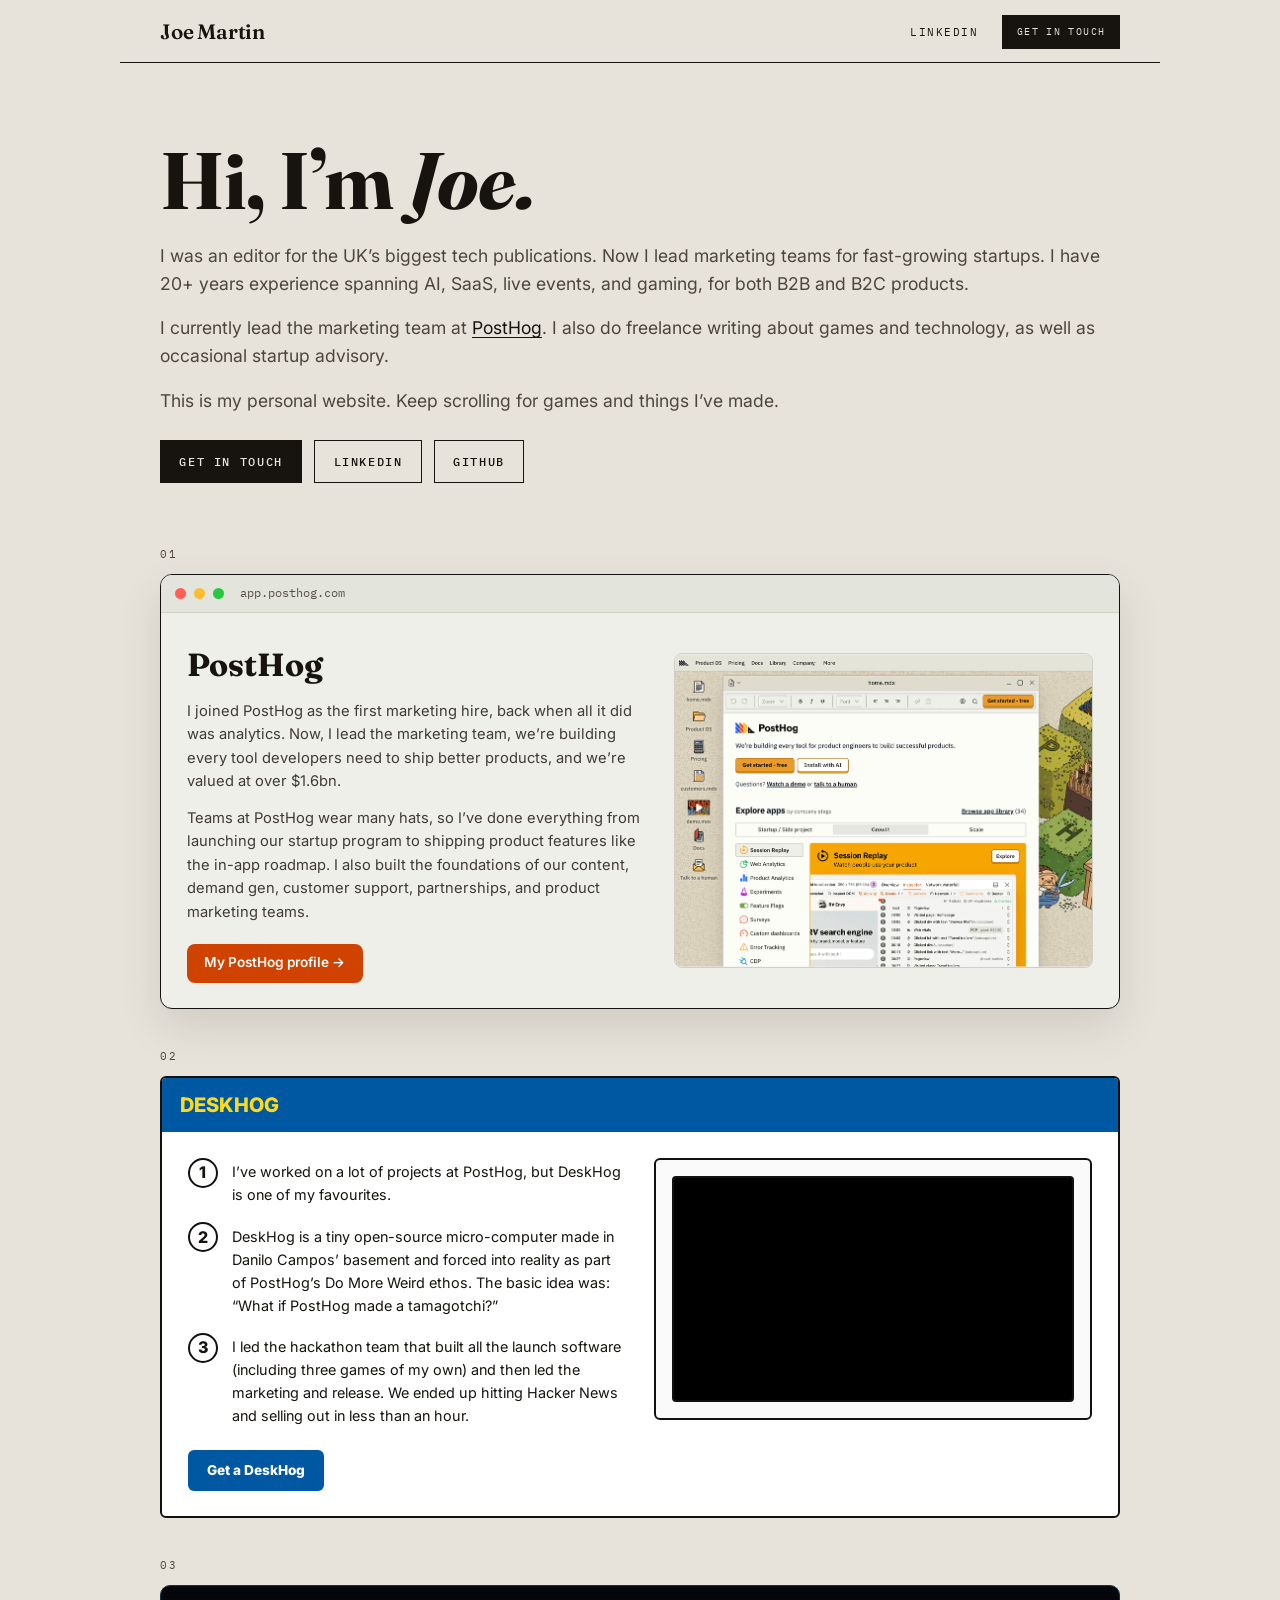
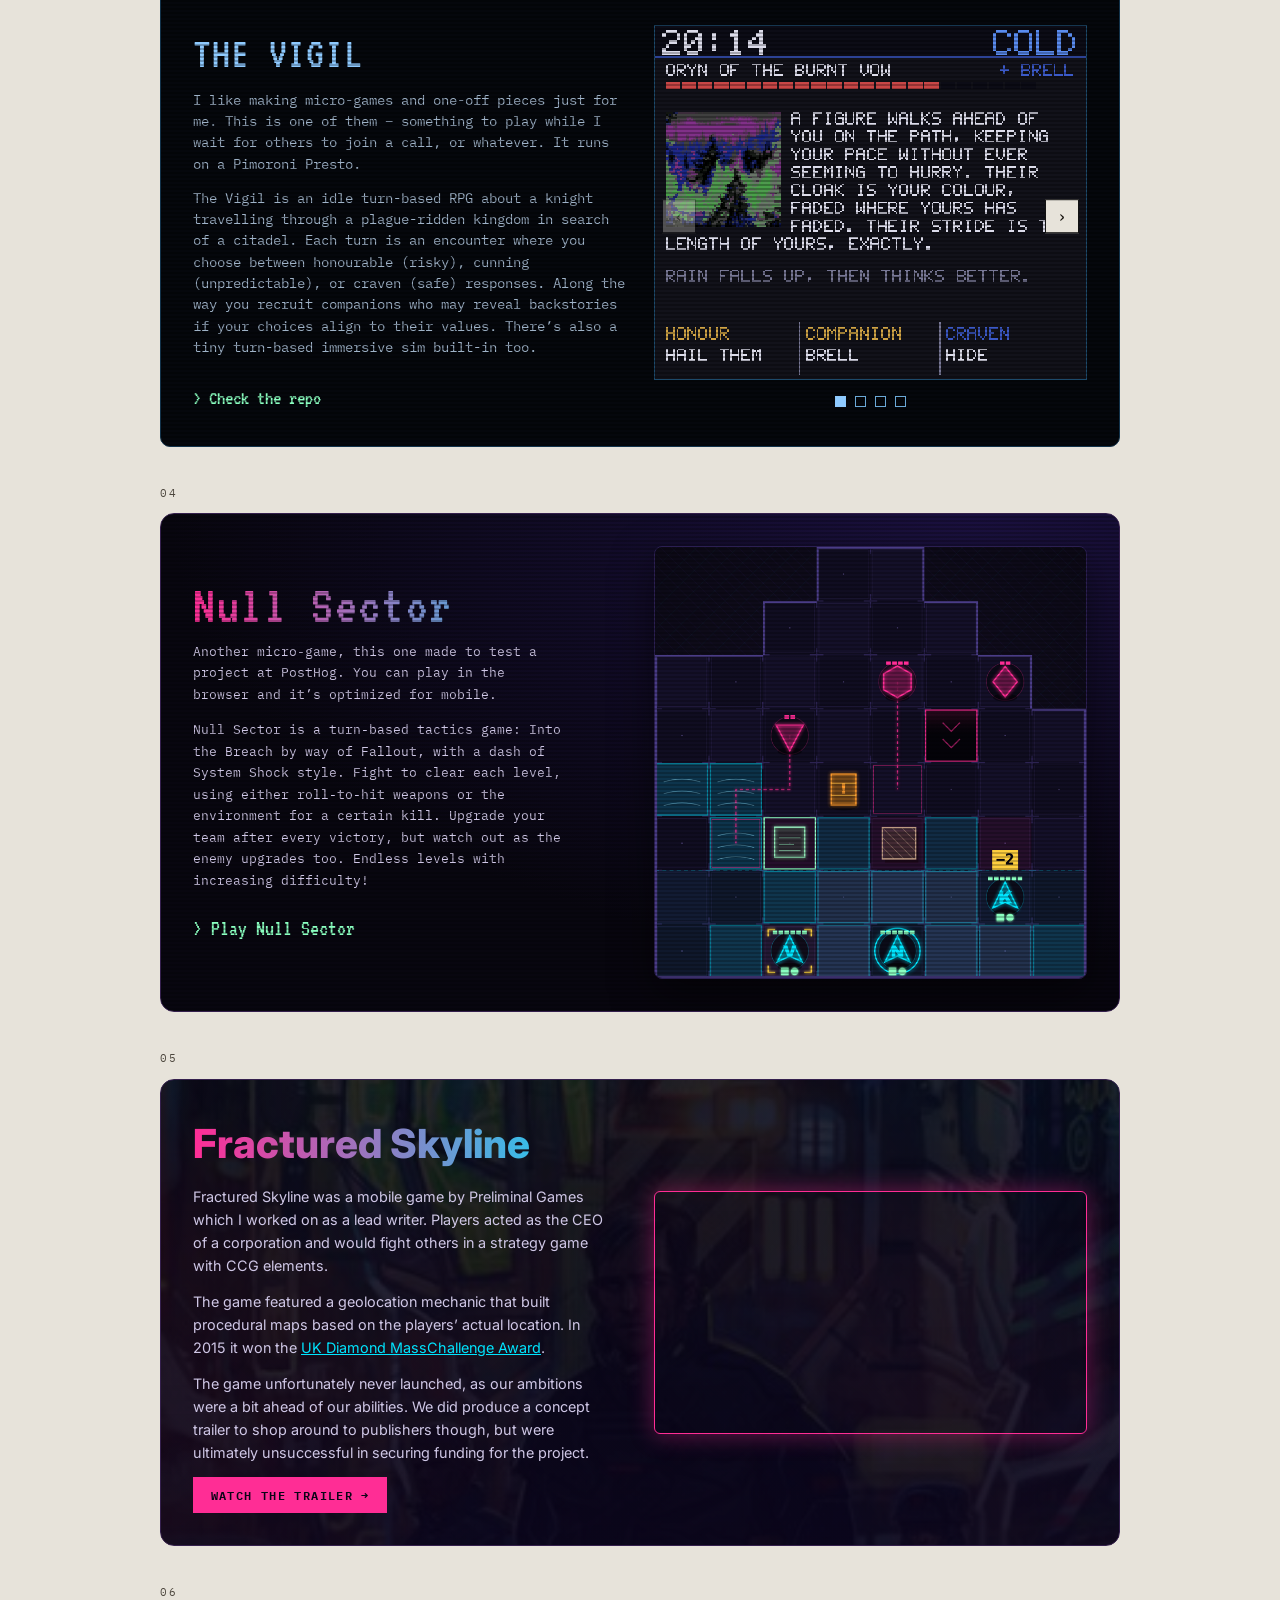
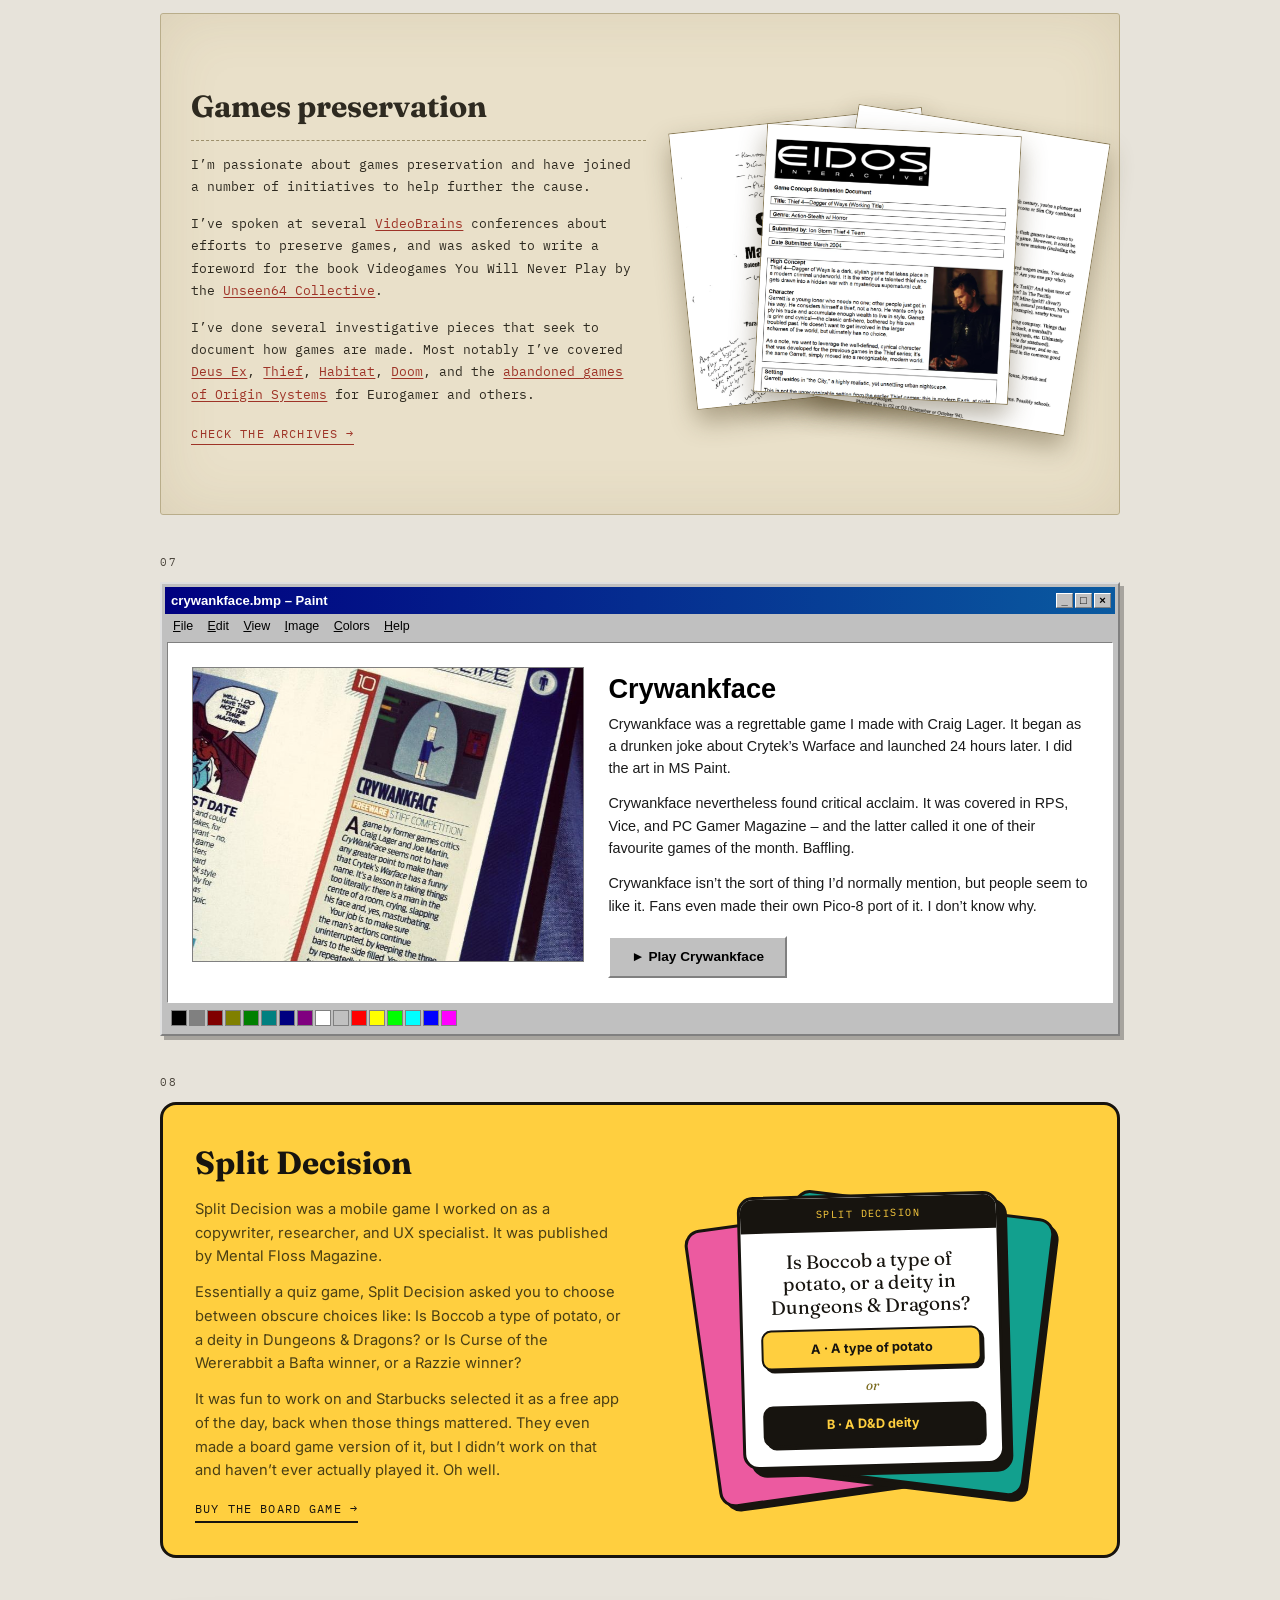
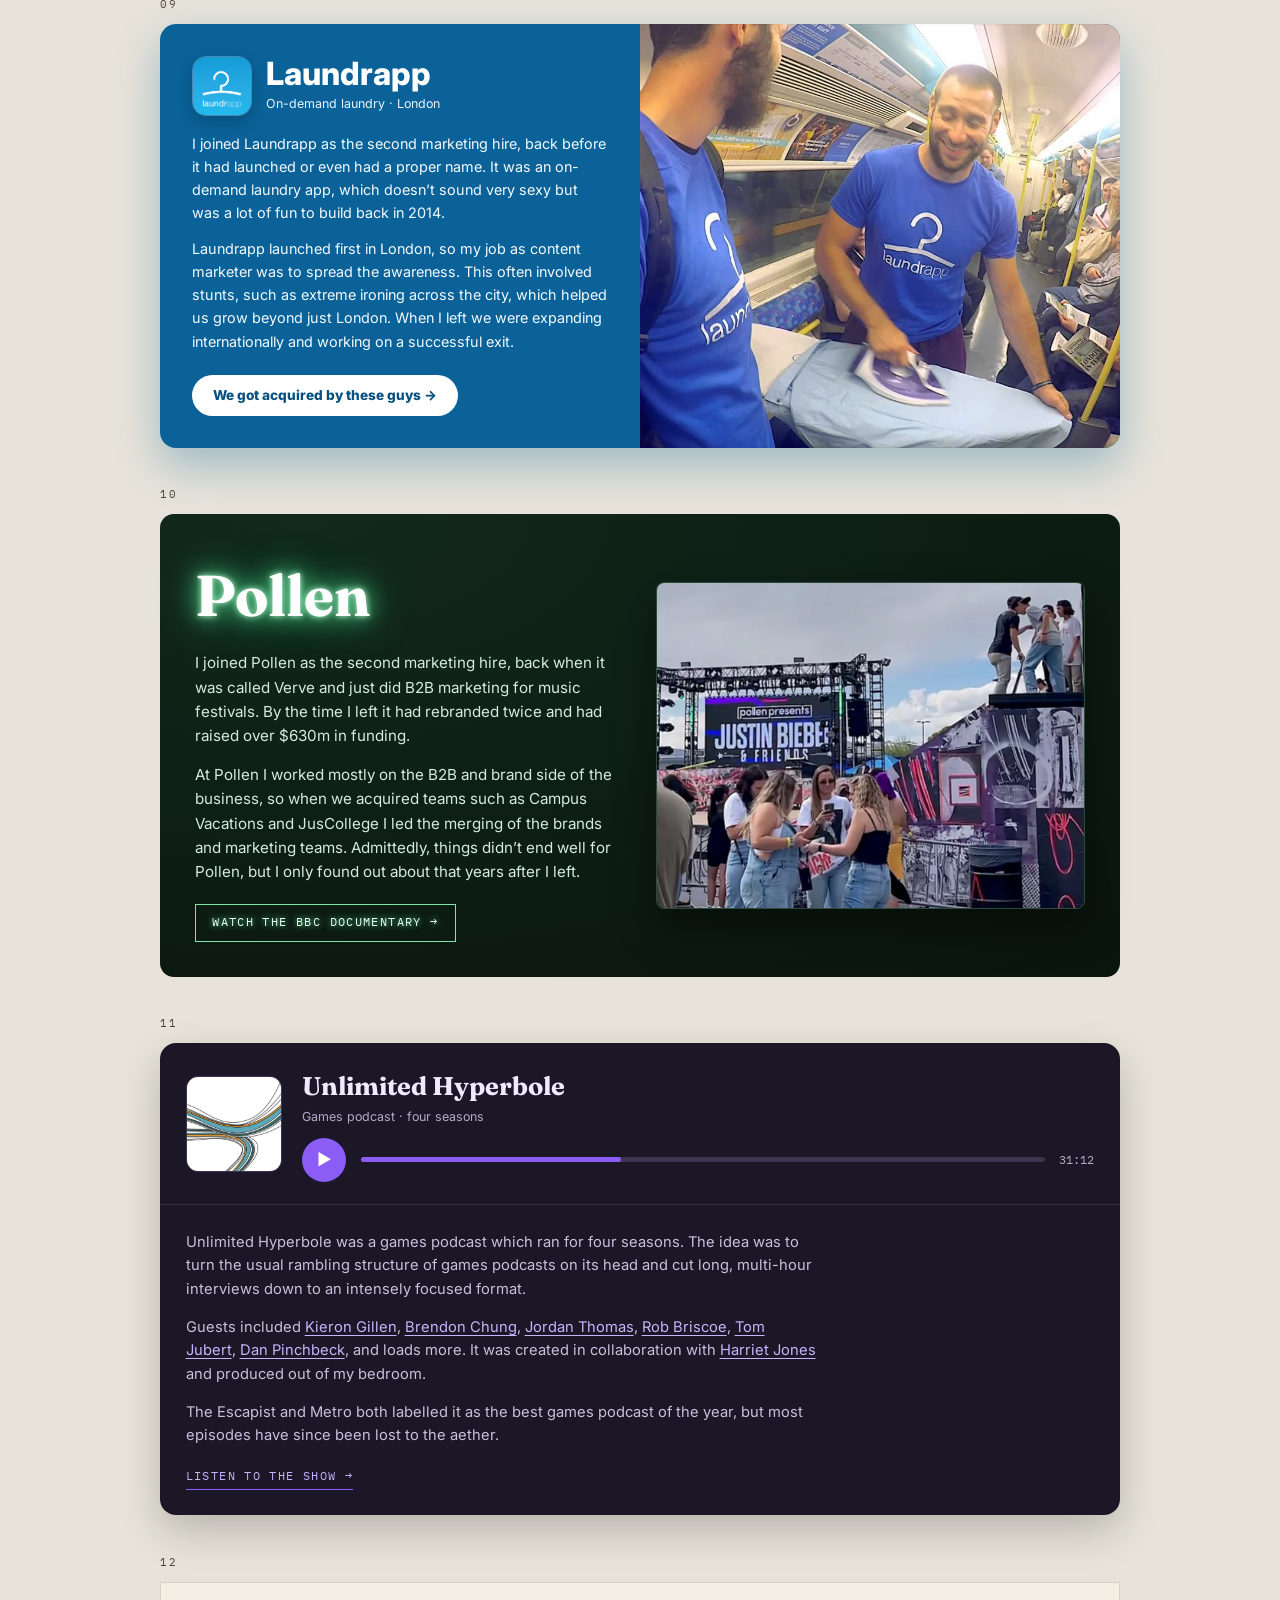
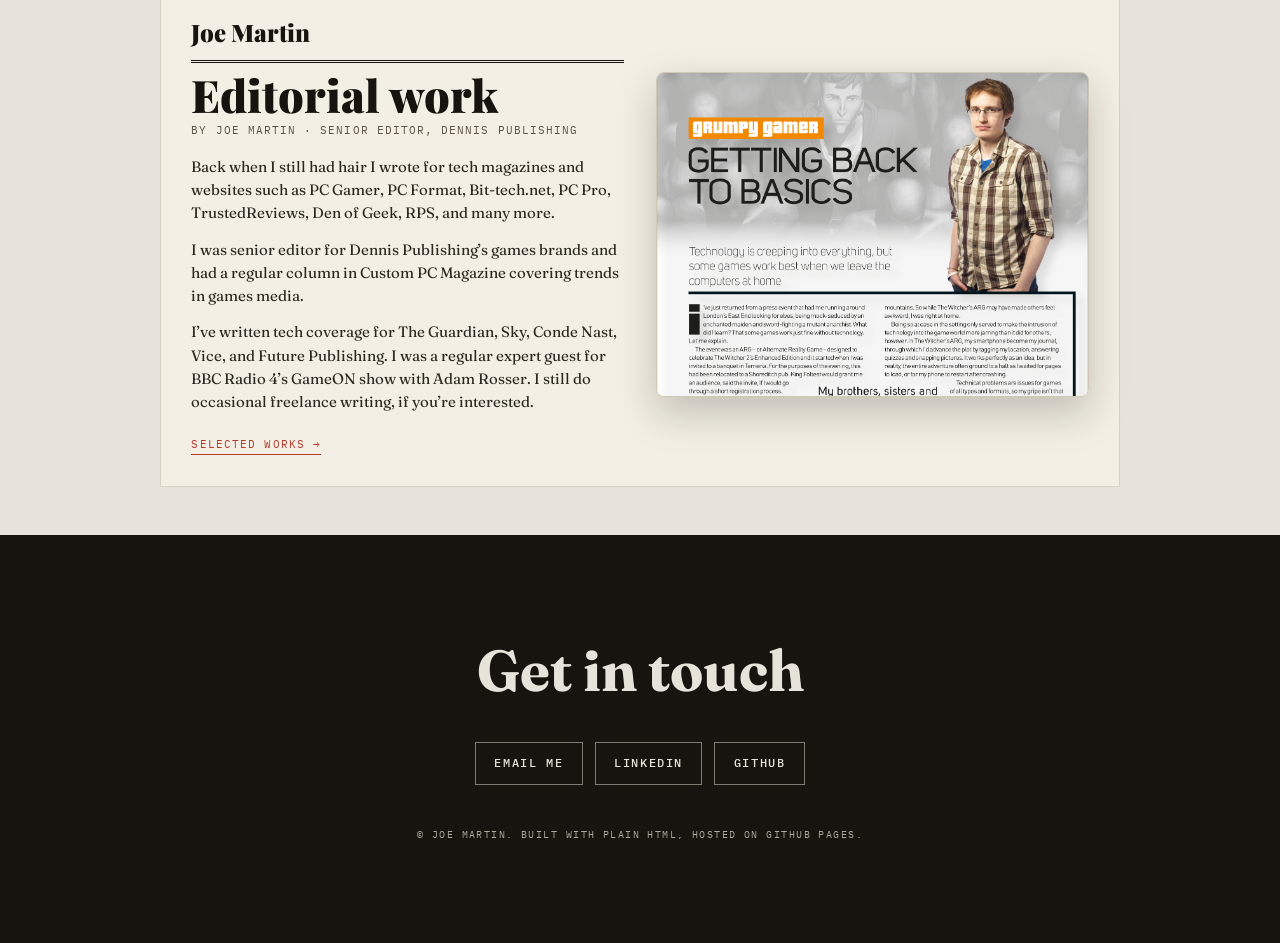
==== index.html @ bb88ca2c "Show the PostHog Desktop byline in the HUD, add null-sector UTM Generated-By: PostHog Code Task-Id: " ====
<!DOCTYPE html>
<html lang="en">
<head>
  <meta charset="utf-8">
  <meta name="viewport" content="width=device-width, initial-scale=1">
  <title>Joe Martin — Marketing for Startups</title>
  <meta name="description" content="I'm Marketing Lead at PostHog. Previously Pollen, Laundrapp, Dennis Publishing. Recovering journalist, occasional game-maker.">

  <!-- Open Graph / social preview -->
  <meta property="og:title" content="Joe Martin — Marketing for Startups">
  <meta property="og:description" content="Marketing Lead at PostHog. Recovering journalist, occasional game-maker.">
  <meta property="og:type" content="website">
  <meta property="og:url" content="https://joemartin.work/">
  <meta property="og:image" content="https://joemartin.work/images/hero.jpg">

  <link rel="icon" href="images/favicon.png">

  <!-- Fonts -->
  <link rel="preconnect" href="https://fonts.googleapis.com">
  <link rel="preconnect" href="https://fonts.gstatic.com" crossorigin>
  <link href="https://fonts.googleapis.com/css2?family=Fraunces:ital,opsz,wght@0,9..144,400;0,9..144,600;1,9..144,400&family=Inter:wght@400;500;600;700;800&family=IBM+Plex+Mono:wght@400;500;600&family=Playfair+Display:ital,wght@0,700;0,900;1,700&family=VT323&display=swap" rel="stylesheet">

  <link rel="stylesheet" href="style.css?v=20260729b">
</head>
<body>

  <!--
    ============================================================
    HOW TO EDIT THIS SITE
    ------------------------------------------------------------
    Each project is a <section class="sec"> whose inner card has its
    own "world" style (app window, IKEA manual, CRT, newsprint…).
    - Section styles live under clearly-labelled blocks in style.css.
    - Shared frame (topbar, hero, section labels, footer) is at the top.
    - Images are in the images folder; two sections embed YouTube.
    - The Vigil carousel is wired up by carousel.js.
    ============================================================
  -->

  <header class="topbar">
    <div class="topbar__row">
      <a class="wordmark" href="#top">Joe Martin</a>
      <nav class="topbar__nav">
        <a class="topbar__link" href="https://www.linkedin.com/in/joemartinwords/" target="_blank" rel="noopener">LinkedIn</a>
        <a class="tbtn" href="mailto:joemartinwords@gmail.com">Get in touch</a>
      </nav>
    </div>
  </header>

  <a id="top"></a>

  <!-- ===================== HERO ===================== -->
  <header class="hero">
    <h1 class="hero__title">Hi, I&rsquo;m <em>Joe.</em></h1>
    <div class="hero__body">
      <p>
        I was an editor for the UK&rsquo;s biggest tech publications. Now I lead
        marketing teams for fast-growing startups. I have 20+ years experience
        spanning AI, SaaS, live events, and gaming, for both B2B and B2C products.
      </p>
      <p>
        I currently lead the marketing team at
        <a href="https://posthog.com/" target="_blank" rel="noopener">PostHog</a>.
        I also do freelance writing about games
        and technology, as well as occasional startup advisory.
      </p>
      <p>
        This is my personal website. Keep scrolling for games and things I&rsquo;ve made.
      </p>
      <nav class="btns">
        <a class="btn btn--solid" href="mailto:joemartinwords@gmail.com">Get in touch</a>
        <a class="btn" href="https://www.linkedin.com/in/joemartinwords/" target="_blank" rel="noopener">LinkedIn</a>
        <a class="btn" href="https://github.com/joethreepwood" target="_blank" rel="noopener">GitHub</a>
      </nav>
    </div>
  </header>

  <main>

    <!-- ============ 01 PostHog — app window ============ -->
    <section class="sec" id="posthog">
      <div class="label"><span>01</span></div>
      <div class="ph">
        <div class="ph__bar"><i class="r"></i><i class="y"></i><i class="g"></i><span class="url" aria-hidden="true">app.posthog.com</span></div>
        <div class="ph__body">
          <div class="ph__text">
            <h2>PostHog</h2>
            <p>
              I joined PostHog as the first marketing hire, back when all it did was
              analytics. Now, I lead the marketing team, we&rsquo;re building every
              tool developers need to ship better products, and we&rsquo;re valued at
              over $1.6bn.
            </p>
            <p>
              Teams at PostHog wear many hats, so I&rsquo;ve done everything from
              launching our startup program to shipping product features like the
              in-app roadmap. I also built the foundations of our content, demand gen,
              customer support, partnerships, and product marketing teams.
            </p>
            <a class="ph__go" href="https://posthog.com/community/profiles/29070" target="_blank" rel="noopener">My PostHog profile →</a>
          </div>
          <div class="ph__shot"><img src="images/posthog.png" alt="PostHog" loading="lazy"></div>
        </div>
      </div>
    </section>

    <!-- ============ 02 DeskHog — IKEA manual ============ -->
    <section class="sec" id="deskhog">
      <div class="label"><span>02</span></div>
      <div class="ik">
        <div class="ik__top"><h2 class="lg">DESKHOG</h2></div>
        <div class="ik__body">
          <div class="ik__steps">
            <div class="step"><span class="n">1</span><p>I&rsquo;ve worked on a lot of projects at PostHog, but DeskHog is one of my favourites.</p></div>
            <div class="step"><span class="n">2</span><p>DeskHog is a tiny open-source micro-computer made in Danilo Campos&rsquo; basement and forced into reality as part of PostHog&rsquo;s Do More Weird ethos. The basic idea was: &ldquo;What if PostHog made a tamagotchi?&rdquo;</p></div>
            <div class="step"><span class="n">3</span><p>I led the hackathon team that built all the launch software (including three games of my own) and then led the marketing and release. We ended up hitting Hacker News and selling out in less than an hour.</p></div>
            <a class="ik__btn" href="https://posthog.com/deskhog" target="_blank" rel="noopener">Get a DeskHog</a>
          </div>
          <div class="ik__diagram">
            <div class="ik__screen video"><iframe src="https://www.youtube-nocookie.com/embed/8hMfu3kXR20" title="DeskHog" loading="lazy" allow="accelerometer; autoplay; clipboard-write; encrypted-media; gyroscope; picture-in-picture; web-share" referrerpolicy="strict-origin-when-cross-origin" allowfullscreen></iframe></div>
          </div>
        </div>
      </div>
    </section>

    <!-- ============ 03 The Vigil — CRT game panel (with carousel) ============ -->
    <section class="sec" id="vigil">
      <div class="label"><span>03</span></div>
      <div class="crt">
        <div class="crt__txt">
          <h2>THE VIGIL</h2>
          <p>
            I like making micro-games and one-off pieces just for me. This is one of
            them &ndash; something to play while I wait for others to join a call, or
            whatever. It runs on a Pimoroni Presto.
          </p>
          <p>
            The Vigil is an idle turn-based RPG about a knight travelling through a
            plague-ridden kingdom in search of a citadel. Each turn is an encounter
            where you choose between honourable (risky), cunning (unpredictable), or
            craven (safe) responses. Along the way you recruit companions who may
            reveal backstories if your choices align to their values. There&rsquo;s
            also a tiny turn-based immersive sim built-in too.
          </p>
          <a class="crt__go" href="https://github.com/joethreepwood/joe-vigil-game" target="_blank" rel="noopener"><span aria-hidden="true">&gt; </span>Check the repo</a>
        </div>
        <div class="crt__view">
          <div class="carousel" data-carousel tabindex="0" aria-roledescription="carousel" aria-label="The Vigil screenshots">
            <div class="carousel__track" data-track>
              <figure class="carousel__slide"><img src="images/vigil-stranger.png" alt="The Vigil — an encounter: a cloaked figure on the path"></figure>
              <figure class="carousel__slide"><img src="images/vigil-camp.png" alt="The Vigil — the camp: speaking with Brell the hedge-witch"></figure>
              <figure class="carousel__slide"><img src="images/vigil-door.png" alt="The Vigil — an encounter: a woman nailing her own door shut"></figure>
              <figure class="carousel__slide"><img src="images/vigil-map.png" alt="The Vigil — approaching the castle across a grid of tiles"></figure>
            </div>
            <button class="carousel__btn carousel__btn--prev" type="button" data-prev aria-label="Previous screenshot">&lsaquo;</button>
            <button class="carousel__btn carousel__btn--next" type="button" data-next aria-label="Next screenshot">&rsaquo;</button>
            <div class="carousel__dots" data-dots></div>
          </div>
        </div>
      </div>
    </section>

    <!-- ============ 04 Null Sector — playable in the browser ============ -->
    <section class="sec" id="null-sector">
      <div class="label"><span>04</span></div>
      <div class="tac">
        <div class="tac__text">
          <h2>Null Sector</h2>
          <p>
            Another micro-game, this one made to test a project at PostHog.
            You can play in the browser and it&rsquo;s optimized for mobile.
          </p>
          <p>
            Null Sector is a turn-based tactics game: Into the Breach by way
            of Fallout, with a dash of System Shock style. Fight to clear
            each level, using either roll-to-hit weapons or the environment
            for a certain kill. Upgrade your team after every victory, but
            watch out as the enemy upgrades too. Endless levels with
            increasing difficulty!
          </p>
          <a class="tac__go" href="null-sector.html"><span aria-hidden="true">&gt; </span>Play Null Sector</a>
        </div>
        <div class="tac__view">
          <img src="images/null-sector.png?v=20260729b" alt="Null Sector — a squad of neon operatives facing hostiles across an irregular grid of hazards" loading="lazy">
        </div>
      </div>
    </section>

    <!-- ============ 05 Fractured Skyline — cyberpunk ============ -->
    <section class="sec" id="fractured-skyline">
      <div class="label"><span>05</span></div>
      <div class="cy">
        <div class="cy__text">
          <h2>Fractured Skyline</h2>
          <p>
            Fractured Skyline was a mobile game by Preliminal Games which I worked on
            as a lead writer. Players acted as the CEO of a corporation and would
            fight others in a strategy game with CCG elements.
          </p>
          <p>
            The game featured a geolocation mechanic that built procedural maps based
            on the players&rsquo; actual location. In 2015 it won the
            <a href="https://masschallenge.org/startup/preliminal-games" target="_blank" rel="noopener">UK Diamond MassChallenge Award</a>.
          </p>
          <p>
            The game unfortunately never launched, as our ambitions were a bit ahead
            of our abilities. We did produce a concept trailer to shop around to
            publishers though, but were ultimately unsuccessful in securing funding
            for the project.
          </p>
          <a class="cy__go" href="https://www.youtube.com/watch?v=hjC2buMLlDI" target="_blank" rel="noopener">Watch the trailer →</a>
        </div>
        <div class="cy__frame video"><iframe src="https://www.youtube-nocookie.com/embed/hjC2buMLlDI" title="Fractured Skyline trailer" loading="lazy" allow="accelerometer; autoplay; clipboard-write; encrypted-media; gyroscope; picture-in-picture; web-share" referrerpolicy="strict-origin-when-cross-origin" allowfullscreen></iframe></div>
      </div>
    </section>

    <!-- ============ 06 Games preservation — archive case file ============ -->
    <section class="sec" id="preservation">
      <div class="label"><span>06</span></div>
      <div class="arc">
        <div class="arc__text">
        <h2>Games preservation</h2>
        <p>
          I&rsquo;m passionate about games preservation and have joined a
          number of initiatives to help further the cause.
        </p>
        <p>
          I&rsquo;ve spoken at several
          <a href="https://www.youtube.com/@VideoBrainsTalks" target="_blank" rel="noopener">VideoBrains</a>
          conferences about efforts to preserve games, and was asked to write a
          foreword for the book Videogames You Will Never Play by the
          <a href="https://www.unseen64.net/" target="_blank" rel="noopener">Unseen64 Collective</a>.
        </p>
        <p>
          I&rsquo;ve done several investigative pieces that seek to
          document how games are made. Most notably I&rsquo;ve covered
          <a href="https://www.eurogamer.net/the-deleted-scenes-of-deus-ex" target="_blank" rel="noopener">Deus Ex</a>,
          <a href="https://www.eurogamer.net/the-modern-day-thief-reboot-that-never-was" target="_blank" rel="noopener">Thief</a>,
          <a href="https://www.eurogamer.net/retrospective-habitat" target="_blank" rel="noopener">Habitat</a>,
          <a href="https://www.eurogamer.net/the-deleted-scenes-of-doom" target="_blank" rel="noopener">Doom</a>,
          and the
          <a href="https://www.eurogamer.net/origin-systems-unmade-games-and-rejected-ideas" target="_blank" rel="noopener">abandoned games of Origin Systems</a>
          for Eurogamer and others.
        </p>
        <a class="arc__go" href="https://www.eurogamer.net/authors/joe-martin" target="_blank" rel="noopener">Check the archives →</a>
        </div>
        <div class="arc__pile">
          <img class="ex ex1" src="images/preservation-shooter.png" alt="Pitch document: Shooter — Majestic Revelations, the early design that became Deus Ex" loading="lazy">
          <img class="ex ex2" src="images/preservation-thief.png" alt="Eidos game concept submission document for Thief 4: Dagger of Ways" loading="lazy">
          <img class="ex ex3" src="images/preservation-frontier.png" alt="Origin Systems pitch document for Frontier, an unmade old-west simulation" loading="lazy">
        </div>
      </div>
    </section>

    <!-- ============ 07 Crywankface — itch.io page ============ -->
    <section class="sec" id="crywankface">
      <div class="label"><span>07</span></div>
      <div class="paint">
        <div class="paint__title"><span class="paint__name">crywankface.bmp &ndash; Paint</span><span class="paint__winbtns" aria-hidden="true"><b>_</b><b>&#9633;</b><b>&times;</b></span></div>
        <div class="paint__menu" aria-hidden="true"><span>File</span><span>Edit</span><span>View</span><span>Image</span><span>Colors</span><span>Help</span></div>
        <div class="paint__canvas">
          <div class="paint__art"><img src="images/crywankface.jpg" alt="Crywankface in PC Gamer magazine" loading="lazy"></div>
          <div class="paint__text">
            <h2>Crywankface</h2>
            <p>
              Crywankface was a regrettable game I made with Craig Lager. It began as a
              drunken joke about Crytek&rsquo;s Warface and launched 24 hours later.
              I did the art in MS Paint.
            </p>
            <p>
              Crywankface nevertheless found
              critical acclaim. It was covered in RPS, Vice, and PC Gamer Magazine
              &ndash; and the latter called it one of their favourite
              games of the month. Baffling.
            </p>
            <p>
              Crywankface isn&rsquo;t the sort of thing I&rsquo;d normally mention, but
              people seem to like it. Fans even made their own Pico-8
              port of it.  I don&rsquo;t know why.
            </p>
            <a class="paint__play" href="https://rogue-ai.itch.io/crywankface" target="_blank" rel="noopener"><span aria-hidden="true">&#9658; </span>Play Crywankface</a>
          </div>
        </div>
        <div class="paint__palette" aria-hidden="true">
          <i style="background:#000"></i><i style="background:#808080"></i><i style="background:#800000"></i><i style="background:#808000"></i><i style="background:#008000"></i><i style="background:#008080"></i><i style="background:#000080"></i><i style="background:#800080"></i>
          <i style="background:#fff"></i><i style="background:#c0c0c0"></i><i style="background:#ff0000"></i><i style="background:#ffff00"></i><i style="background:#00ff00"></i><i style="background:#00ffff"></i><i style="background:#0000ff"></i><i style="background:#ff00ff"></i>
        </div>
      </div>
    </section>

    <!-- ============ 08 Split Decision — quiz ============ -->
    <section class="sec" id="split-decision">
      <div class="label"><span>08</span></div>
      <div class="quiz">
        <div class="quiz__text">
          <h2>Split Decision</h2>
          <p>
            Split Decision was a mobile game I worked on as a copywriter, researcher,
            and UX specialist. It was published by Mental Floss Magazine.
          </p>
          <p>
            Essentially a quiz game, Split Decision asked you to choose between
            obscure choices like: Is Boccob a type of potato, or a deity in Dungeons
            &amp; Dragons? or Is Curse of the Wererabbit a Bafta winner, or a Razzie
            winner?
          </p>
          <p>
            It was fun to work on and Starbucks selected it as a free app of the day,
            back when those things mattered. They even made a board game version of
            it, but I didn&rsquo;t work on that and haven&rsquo;t ever actually played
            it. Oh well.
          </p>
          <a class="quiz__go" href="https://boardgamegeek.com/boardgame/81486/split-decision" target="_blank" rel="noopener">Buy the board game →</a>
        </div>
        <div class="quiz__cards">
          <div class="tcard tcard--b2" aria-hidden="true"></div>
          <div class="tcard tcard--b3" aria-hidden="true"></div>
          <div class="tcard tcard--front">
            <div class="tcard__head">Split Decision</div>
            <div class="tcard__q">Is Boccob a type of potato, or a deity in Dungeons &amp; Dragons?</div>
            <div class="tcard__opts">
              <span class="opt a">A · A type of potato</span>
              <span class="vs">or</span>
              <span class="opt b">B · A D&amp;D deity</span>
            </div>
          </div>
        </div>
      </div>
    </section>

    <!-- ============ 09 Laundrapp — app store card ============ -->
    <section class="sec" id="laundrapp">
      <div class="label"><span>09</span></div>
      <div class="la">
        <div class="la__l">
          <div class="la__head">
            <div class="la__icon"><img src="images/laundrapp-logo.png" alt="Laundrapp logo"></div>
            <div><h2>Laundrapp</h2><span class="la__sub">On-demand laundry · London</span></div>
          </div>
          <p>
            I joined Laundrapp as the second marketing hire, back before it had
            launched or even had a proper name. It was an on-demand laundry app,
            which doesn&rsquo;t sound very sexy but was a lot of fun to build back in
            2014.
          </p>
          <p>
            Laundrapp launched first in London, so my job as content marketer was to
            spread the awareness. This often involved stunts, such as extreme ironing
            across the city, which helped us grow beyond just London. When I left we
            were expanding internationally and working on a successful exit.
          </p>
          <a class="la__get" href="https://www.laundryheap.com/en-gb/laundrapp" target="_blank" rel="noopener">We got acquired by these guys →</a>
        </div>
        <div class="la__r"><img src="images/laundrapp.jpg" alt="Laundrapp — extreme ironing on the Tube" loading="lazy"></div>
      </div>
    </section>

    <!-- ============ 10 Pollen — neon on foliage ============ -->
    <section class="sec" id="pollen">
      <div class="label"><span>10</span></div>
      <div class="pol">
        <div class="pol__in">
          <h2>Pollen</h2>
          <p>
            I joined Pollen as the second marketing hire, back when it was called
            Verve and just did B2B marketing for music festivals. By the time I left
            it had rebranded twice and had raised over $630m in funding.
          </p>
          <p>
            At Pollen I worked mostly on the B2B and brand side of the business, so
            when we acquired teams such as Campus Vacations and JusCollege I led the
            merging of the brands and marketing teams. Admittedly, things didn&rsquo;t
            end well for Pollen, but I only found out about that years after I left.
          </p>
          <a class="pol__go" href="https://www.bbc.co.uk/iplayer/episode/m001n327/crashed-800m-festival-fail" target="_blank" rel="noopener">Watch the BBC documentary →</a>
        </div>
        <div class="pol__media">
          <img src="images/pollen-festival.png" alt="A Pollen festival crowd in front of a ‘pollen presents Justin Bieber &amp; Friends’ stage" loading="lazy">
        </div>
      </div>
    </section>

    <!-- ============ 11 Unlimited Hyperbole — podcast player ============ -->
    <section class="sec" id="hyperbole">
      <div class="label"><span>11</span></div>
      <div class="pod">
        <div class="pod__player">
          <div class="pod__art"><img src="images/unlimited-hyperbole.jpg" alt="Unlimited Hyperbole" loading="lazy"></div>
          <div class="pod__meta">
            <h2>Unlimited Hyperbole</h2>
            <div class="pod__sub">Games podcast · four seasons</div>
            <div class="pod__bar"><a class="pod__play" href="https://podcasts.apple.com/gb/podcast/unlimited-hyperbole/id530142743" target="_blank" rel="noopener" aria-label="Listen to Unlimited Hyperbole"><span aria-hidden="true">▶</span></a><span class="pod__track" aria-hidden="true"></span><span class="pod__time" aria-hidden="true">31:12</span></div>
          </div>
        </div>
        <div class="pod__notes">
          <p>
            Unlimited Hyperbole was a games podcast which ran for four seasons. The
            idea was to turn the usual rambling structure of games podcasts on its
            head and cut long, multi-hour interviews down to an intensely focused
            format.
          </p>
          <p>
            Guests included
            <a href="https://en.wikipedia.org/wiki/Kieron_Gillen" target="_blank" rel="noopener">Kieron Gillen</a>,
            <a href="https://blendogames.com/about.htm" target="_blank" rel="noopener">Brendon Chung</a>,
            <a href="https://www.mobygames.com/person/9913/jordan-thomas/" target="_blank" rel="noopener">Jordan Thomas</a>,
            <a href="https://littlelostpoly.com/" target="_blank" rel="noopener">Rob Briscoe</a>,
            <a href="https://en.wikipedia.org/wiki/Tom_Jubert" target="_blank" rel="noopener">Tom Jubert</a>,
            <a href="https://www.danpinchbeck.co.uk/" target="_blank" rel="noopener">Dan Pinchbeck</a>,
            and loads more. It was created in collaboration with
            <a href="https://www.linkedin.com/in/harijones/" target="_blank" rel="noopener">Harriet Jones</a>
            and produced out of my bedroom.
          </p>
          <p>
            The Escapist and Metro both labelled it as the best games podcast of the
            year, but most episodes have since been lost to the aether.
          </p>
          <a class="pod__go" href="https://podcasts.apple.com/gb/podcast/unlimited-hyperbole/id530142743" target="_blank" rel="noopener">Listen to the show →</a>
        </div>
      </div>
    </section>

    <!-- ============ 12 Editorial work — newsprint ============ -->
    <section class="sec" id="editorial">
      <div class="label"><span>12</span></div>
      <div class="news">
        <div class="news__body">
          <div class="news__mast"><span class="name">Joe Martin</span><span class="rule"></span></div>
          <h2>Editorial work</h2>
          <div class="news__byline">By Joe Martin · Senior Editor, Dennis Publishing</div>
          <div class="news__cols">
            <p>
              Back when I still had hair I wrote for tech magazines and
              websites such as PC Gamer, PC Format, Bit-tech.net, PC Pro,
              TrustedReviews, Den of Geek, RPS, and many more.
            </p>
            <p>
              I was senior editor for Dennis Publishing&rsquo;s games brands and had a
              regular column in Custom PC Magazine covering trends in games media.
            </p>
            <p>
              I&rsquo;ve written tech coverage for The Guardian, Sky, Conde Nast, Vice,
              and Future Publishing. I was a regular expert guest for BBC Radio 4&rsquo;s
              GameON show with Adam Rosser. I still do occasional freelance writing, if
              you&rsquo;re interested.
            </p>
          </div>
          <a class="news__go" href="https://www.eurogamer.net/authors/joe-martin" target="_blank" rel="noopener">Selected works →</a>
        </div>
        <div class="news__media"><img src="images/editorial.png" alt="Joe Martin&rsquo;s Custom PC column" loading="lazy"></div>
      </div>
    </section>


  </main>

  <!-- ===================== FOOTER ===================== -->
  <footer class="footer">
    <h2>Get in touch</h2>
    <nav class="btns btns--center">
      <a class="btn btn--onDark" href="mailto:joemartinwords@gmail.com">Email me</a>
      <a class="btn btn--onDark" href="https://www.linkedin.com/in/joemartinwords/" target="_blank" rel="noopener">LinkedIn</a>
      <a class="btn btn--onDark" href="https://github.com/joethreepwood" target="_blank" rel="noopener">GitHub</a>
    </nav>
    <p class="footer__fine">&copy; Joe Martin. Built with plain HTML, hosted on GitHub Pages.</p>
  </footer>

  <script src="carousel.js?v=20260729b" defer></script>
  <script src="analytics.js?v=20260729b" defer></script>
</body>
</html>
---- style.css ----
/* ============================================================
   joemartin.work — "every section its own world"
   Blocks below are NOT in display order — the running order and its
   numbering live in index.html. Find a block by name.
   A shared frame (topbar, hero, section labels, footer) holds
   twelve bespoke section cards, each styled as the kind of thing
   the project actually is. Plain CSS, no build step.
   ============================================================ */

:root{
  --paper:#e7e3da; --ink:#17140f; --soft:#4c463d; --rule:rgba(23,20,15,.16);
  --maxw:1040px;
  --sans:"Inter",system-ui,-apple-system,sans-serif;
  --serif:"Fraunces",Georgia,serif;
  --mono:"IBM Plex Mono",ui-monospace,monospace;
  --news:"Playfair Display",Georgia,serif;
  --pixel:"VT323",ui-monospace,monospace;
}
*{box-sizing:border-box;}
html{scroll-behavior:smooth;}
body{margin:0;background:var(--paper);color:var(--ink);font-family:var(--sans);
     line-height:1.6;-webkit-font-smoothing:antialiased;}
img{max-width:100%;display:block;}
h2{margin:0;}
a{color:inherit;}

/* accessibility: visible focus ring that survives on light paper AND dark cards */
a:focus-visible,button:focus-visible,[tabindex]:focus-visible{
  outline:3px solid #17140f;outline-offset:2px;
  box-shadow:0 0 0 6px rgba(255,255,255,.92);border-radius:2px;
}
.sr-only{position:absolute!important;width:1px;height:1px;padding:0;margin:-1px;
  overflow:hidden;clip:rect(0,0,0,0);white-space:nowrap;border:0;}

.wrap,.topbar,.hero,main,.footer{max-width:var(--maxw);margin-left:auto;margin-right:auto;}
main,.topbar,.hero{padding-left:clamp(1rem,4vw,2.5rem);padding-right:clamp(1rem,4vw,2.5rem);}

/* ---------- shared frame ---------- */
.topbar{position:sticky;top:0;background:var(--paper);z-index:30;border-bottom:1px solid var(--ink);}
.topbar__row{display:flex;justify-content:space-between;align-items:center;padding:.95rem 0 .8rem;}
.wordmark{font-family:var(--serif);font-weight:600;font-size:1.3rem;text-decoration:none;letter-spacing:-.01em;}
.topbar__nav{display:flex;align-items:center;gap:clamp(.8rem,2vw,1.5rem);}
.topbar__link{font-family:var(--mono);font-size:.66rem;letter-spacing:.14em;text-transform:uppercase;text-decoration:none;transition:color .15s;}
.topbar__link:hover{color:#b23b2e;}
.tbtn{font-family:var(--mono);font-size:.62rem;letter-spacing:.14em;text-transform:uppercase;
      border:1px solid var(--ink);padding:.5rem .85rem;text-decoration:none;background:var(--ink);color:var(--paper);transition:opacity .15s;}
.tbtn:hover{opacity:.85;}

.hero{padding-top:clamp(2.5rem,6vw,4.5rem);padding-bottom:1.5rem;}
.hero__title{font-family:var(--serif);font-size:clamp(2.8rem,8vw,5rem);margin:.3rem 0 1.3rem;line-height:1.02;letter-spacing:-.01em;}
.hero__title em{font-style:italic;}
.hero__body{max-width:60rem;}
.hero__body p{font-size:1.1rem;color:var(--soft);margin:0 0 1rem;}
.hero__body p a{color:var(--ink);text-underline-offset:3px;}

.btns{display:flex;flex-wrap:wrap;gap:.75rem;margin-top:1.6rem;}
.btns--center{justify-content:center;}
.btn{font-family:var(--mono);font-size:.72rem;font-weight:500;text-transform:uppercase;letter-spacing:.14em;
     text-decoration:none;padding:.7rem 1.15rem;border:1px solid var(--ink);color:var(--ink);background:transparent;
     transition:background .15s,color .15s;}
.btn:hover{background:var(--ink);color:var(--paper);}
.btn--solid{background:var(--ink);color:var(--paper);}
.btn--solid:hover{opacity:.85;}
.btn--onDark{border-color:rgba(231,225,210,.5);color:var(--paper);}
.btn--onDark:hover{background:var(--paper);color:var(--ink);border-color:var(--paper);}

/* section wrapper + label (the unifying spine) */
.sec{margin:2.4rem 0;scroll-margin-top:6rem;}
.label{font-family:var(--mono);font-size:.66rem;letter-spacing:.16em;text-transform:uppercase;color:var(--soft);
       margin-bottom:.7rem;display:flex;gap:.7rem;}
.label b{color:var(--ink);font-weight:600;}

.footer{text-align:center;background:var(--ink);color:var(--paper);border-radius:0;max-width:none;
        padding:clamp(3.5rem,7vw,6rem) 1.5rem;margin-top:3rem;}
.footer h2{font-family:var(--serif);font-size:clamp(2.2rem,6vw,3.6rem);margin-bottom:1.6rem;color:var(--paper);}
.footer__fine{margin-top:2.6rem;font-family:var(--mono);font-size:.64rem;letter-spacing:.14em;text-transform:uppercase;color:rgba(231,225,210,.72);}

/* shared 16:9 video helper */
.video{position:relative;}
.video iframe{position:absolute;inset:0;width:100%;height:100%;border:0;display:block;}

/* ============ PostHog — SaaS app (cream + #f54e00) ============ */
.ph{border:1px solid #111;border-radius:12px;overflow:hidden;background:#eeefe9;box-shadow:0 18px 44px rgba(0,0,0,.10);}
.ph__bar{display:flex;align-items:center;gap:.5rem;padding:.6rem .9rem;background:#e3e4dc;border-bottom:1px solid #cfd0c6;}
.ph__bar i{width:11px;height:11px;border-radius:50%;}
.ph__bar .r{background:#ff5f57}.ph__bar .y{background:#febc2e}.ph__bar .g{background:#28c840}
.ph__bar .url{margin-left:.5rem;font-family:var(--mono);font-size:.72rem;color:#565049;}
.ph__body{display:grid;grid-template-columns:1.1fr 1fr;gap:1.6rem;padding:1.6rem;align-items:center;}
.ph__text h2{font-family:var(--serif);font-size:2rem;margin-bottom:.6rem;}
.ph__text p{font-size:.92rem;color:#403b33;margin:0 0 .8rem;}
.ph__go{margin-top:.4rem;display:inline-block;background:#cf4200;color:#fff;font-weight:600;font-size:.85rem;padding:.55rem 1.1rem;border-radius:8px;text-decoration:none;}
.ph__shot img{border:1px solid #cfd0c6;border-radius:8px;}

/* ============ DeskHog — IKEA manual (white/#0058A3/#FFDA1A) ============ */
.ik{background:#fff;border:2px solid #111;border-radius:6px;overflow:hidden;}
.ik__top{display:flex;justify-content:space-between;align-items:center;background:#0058a3;color:#ffda1a;padding:.7rem 1.1rem;}
.ik__top .lg{font-weight:800;font-size:1.25rem;}
.ik__top .pg{font-family:var(--mono);font-size:.72rem;color:#fff;}
.ik__body{display:grid;grid-template-columns:1fr 1fr;gap:1.8rem;padding:1.6rem;align-items:start;}
.ik__steps h2{font-weight:800;font-size:1.8rem;margin-bottom:1rem;}
.ik__steps .step{display:flex;gap:.9rem;align-items:flex-start;margin-bottom:1rem;}
.ik__steps .n{flex:0 0 auto;width:30px;height:30px;border:2px solid #111;border-radius:50%;display:grid;place-items:center;font-weight:800;}
.ik__steps .step p{margin:.15rem 0 0;font-size:.9rem;}
.ik__btn{display:inline-block;margin-top:.4rem;background:#0058a3;color:#fff;font-weight:800;font-size:.85rem;padding:.6rem 1.2rem;border-radius:6px;text-decoration:none;}
.ik__diagram{border:2px solid #111;border-radius:6px;padding:1rem;background:#fafafa;position:sticky;top:5rem;}
.ik__screen{aspect-ratio:16/9;border:2px solid #111;border-radius:4px;overflow:hidden;background:#000;}

/* ============ Pollen — neon on foliage ============ */
.pol{border-radius:14px;padding:2.2rem;color:#eafff0;
     background:radial-gradient(120% 130% at 15% 0%, #12291b, #0a150e);
     display:grid;grid-template-columns:1fr 1fr;gap:2rem;align-items:center;}
.pol__in h2{font-family:var(--serif);font-size:clamp(2.4rem,6vw,3.6rem);color:#fff;
            text-shadow:0 0 6px #b6ffcf,0 0 22px #57e39a,0 0 42px #2fae6e;margin-bottom:.6rem;}
.pol__in p{color:#d3ecdd;font-size:.95rem;margin:0 0 .9rem;}
.pol__go{display:inline-block;margin-top:.3rem;font-family:var(--mono);font-size:.72rem;letter-spacing:.12em;text-transform:uppercase;
         color:#eafff0;border:1px solid #7fe6a8;padding:.55rem 1rem;text-decoration:none;text-shadow:0 0 6px #57e39a;}
.pol__media img{width:100%;border:1px solid #2c4a38;border-radius:8px;box-shadow:0 16px 40px rgba(0,0,0,.45);display:block;}

/* ============ Laundrapp — app store card ============ */
.la{display:grid;grid-template-columns:1fr 1fr;border-radius:16px;overflow:hidden;background:#0a6299;color:#fff;box-shadow:0 18px 44px rgba(10,98,153,.32);}
.la__l{padding:2rem;}
.la__head{display:flex;align-items:center;gap:.9rem;margin-bottom:1rem;}
.la__icon{width:60px;height:60px;border-radius:14px;overflow:hidden;flex:0 0 auto;box-shadow:0 6px 16px rgba(0,0,0,.2);border:1px solid rgba(255,255,255,.25);}
.la__icon img{width:100%;height:100%;object-fit:cover;display:block;}
.la h2{font-weight:800;font-size:2rem;line-height:1;}
.la__sub{font-size:.78rem;color:#e8f5ff;}
.la p{color:#f2faff;font-size:.9rem;margin:0 0 .8rem;}
.la__get{display:inline-block;margin-top:.6rem;background:#fff;color:#08507e;font-weight:800;font-size:.85rem;padding:.6rem 1.3rem;border-radius:30px;text-decoration:none;}
.la__r{background:#084f80;}
.la__r img{width:100%;height:100%;object-fit:cover;min-height:280px;}

/* ============ The Vigil — CRT panel + carousel ============ */
.crt{position:relative;background:#05070c;border-radius:10px;padding:2rem;overflow:hidden;border:1px solid #12324a;
     display:grid;grid-template-columns:1fr 1fr;gap:1.8rem;align-items:center;}
.crt::after{content:"";position:absolute;inset:0;pointer-events:none;z-index:3;
            background:repeating-linear-gradient(rgba(0,0,0,0) 0 2px,rgba(0,0,0,.26) 2px 4px);}
.crt__txt{position:relative;z-index:1;}
.crt__txt h2{font-family:var(--pixel);color:#8ecaff;font-size:2.8rem;font-weight:400;letter-spacing:.02em;}
.crt__txt p{font-family:var(--mono);color:#9fb3c8;font-size:.86rem;line-height:1.55;margin:0 0 .8rem;}
.crt__go{display:inline-block;margin-top:.6rem;font-family:var(--pixel);font-size:1.3rem;color:#8affc0;text-decoration:none;}
.crt__go:hover{text-shadow:0 0 8px #8affc0;}
.crt__view{position:relative;}
.crt__view .carousel__track{border-color:#1d4a6b;background:#05070c;}
.crt__view .carousel__slide img{image-rendering:pixelated;}

/* ============ Unlimited Hyperbole — podcast ============ */
.pod{background:#1b1726;color:#efeaff;border-radius:16px;overflow:hidden;box-shadow:0 16px 40px rgba(0,0,0,.2);}
.pod__player{display:flex;gap:1.3rem;align-items:center;padding:1.4rem 1.6rem;border-bottom:1px solid #322c45;}
.pod__art{width:96px;height:96px;border-radius:12px;overflow:hidden;flex:0 0 auto;border:1px solid #3a3550;}
.pod__art img{width:100%;height:100%;object-fit:cover;}
.pod__meta{flex:1;min-width:0;}
.pod__meta h2{font-family:var(--serif);font-size:1.6rem;}
.pod__sub{font-size:.78rem;color:#b3aacb;margin-bottom:.7rem;}
.pod__bar{display:flex;align-items:center;gap:.9rem;}
.pod__play{width:44px;height:44px;border-radius:50%;background:#8b5cf6;color:#fff;flex:0 0 auto;display:grid;place-items:center;text-decoration:none;font-size:1rem;}
.pod__track{height:5px;background:#3a3550;border-radius:3px;flex:1;position:relative;}
.pod__track::before{content:"";position:absolute;inset:0 62% 0 0;background:#8b5cf6;border-radius:3px;}
.pod__time{font-family:var(--mono);font-size:.72rem;color:#b3aacb;}
.pod__notes{padding:1.6rem;}
.pod__notes p{color:#c8c1dd;font-size:.92rem;margin:0 0 .9rem;max-width:70ch;}
.pod__notes a{color:#c4b5fd;text-underline-offset:3px;}
.pod__go{display:inline-block;font-family:var(--mono);font-size:.72rem;letter-spacing:.12em;text-transform:uppercase;color:#efeaff;border-bottom:1px solid #8b5cf6;padding-bottom:3px;text-decoration:none;}

/* ============ Split Decision — quiz ============ */
.quiz{background:#ffcf3f;border:3px solid #17140f;border-radius:16px;padding:2rem;
      display:grid;grid-template-columns:1fr 1fr;gap:2rem;align-items:center;}
.quiz__text h2{font-family:var(--serif);font-size:2rem;margin-bottom:.6rem;color:#17140f;}
.quiz__text p{font-size:.92rem;color:#4a3f14;margin:0 0 .8rem;}
.quiz__go{display:inline-block;font-family:var(--mono);font-size:.72rem;letter-spacing:.1em;text-transform:uppercase;color:#17140f;border-bottom:2px solid #17140f;padding-bottom:2px;text-decoration:none;}
/* stylized trivia cards (its own, not playing cards) */
.quiz__cards{position:relative;min-height:340px;display:flex;justify-content:center;align-items:center;}
.tcard{position:absolute;width:min(262px,84%);border:3px solid #17140f;border-radius:16px;}
.tcard--b2{height:280px;background:#ec5aa0;transform:rotate(-8deg) translate(-16%,6%);box-shadow:5px 5px 0 #17140f;}
.tcard--b3{height:280px;background:#12a08e;transform:rotate(7deg) translate(15%,3%);box-shadow:5px 5px 0 #17140f;}
.tcard--front{background:#fff;transform:rotate(-1.5deg);box-shadow:8px 8px 0 #17140f;overflow:hidden;display:flex;flex-direction:column;}
.tcard__head{background:#17140f;color:#ffcf3f;font-family:var(--mono);text-transform:uppercase;letter-spacing:.14em;font-size:.64rem;padding:.55rem .9rem;text-align:center;}
.tcard__q{font-family:var(--serif);font-size:clamp(1.05rem,1.5vw,1.28rem);line-height:1.18;text-align:center;padding:1.1rem 1.1rem .3rem;}
.tcard__opts{display:flex;flex-direction:column;gap:.45rem;padding:.4rem 1.1rem 1.2rem;}
.tcard__opts .opt{border:2px solid #17140f;border-radius:10px;padding:.5rem .7rem;font-weight:700;font-size:.8rem;text-align:center;box-shadow:3px 3px 0 #17140f;}
.tcard__opts .opt.a{background:#ffcf3f;color:#17140f;}
.tcard__opts .opt.b{background:#17140f;color:#ffcf3f;}
.tcard__opts .vs{font-family:var(--serif);font-style:italic;text-align:center;font-size:.85rem;color:#7a6a1e;}

/* ============ Fractured Skyline — cyberpunk ============ */
.cy{position:relative;border-radius:14px;overflow:hidden;padding:2rem;color:#eafcff;border:1px solid #35204d;
    background:linear-gradient(rgba(6,4,20,.86),rgba(10,4,26,.92)),url('images/fractured-skyline.jpg') center/cover;
    display:grid;grid-template-columns:1fr 1fr;gap:1.8rem;align-items:center;}
.cy__text h2{font-weight:800;font-size:clamp(1.8rem,4vw,2.5rem);margin-bottom:.6rem;
             background:linear-gradient(90deg,#ff2d95,#00e5ff);-webkit-background-clip:text;background-clip:text;color:transparent;}
.cy__text p{color:#cfc7e6;font-size:.9rem;margin:0 0 .8rem;max-width:46ch;}
.cy__text p a{color:#00e5ff;}
.cy__go{display:block;font-family:var(--mono);font-size:.72rem;letter-spacing:.12em;text-transform:uppercase;color:#0a0416;background:#ff2d95;padding:.55rem 1.1rem;text-decoration:none;font-weight:600;width:max-content;}
.cy__frame{aspect-ratio:16/9;border:1px solid #ff2d95;box-shadow:0 0 24px rgba(255,45,149,.4);border-radius:6px;overflow:hidden;}

/* ============ Crywankface — itch.io ============ */
/* Crywankface — MS Paint window */
.paint{background:#c0c0c0;padding:3px;font-family:Tahoma,"Segoe UI","MS Sans Serif",Geneva,sans-serif;color:#000;
       border-top:2px solid #dfdfdf;border-left:2px solid #dfdfdf;border-right:2px solid #808080;border-bottom:2px solid #808080;
       box-shadow:4px 4px 0 rgba(0,0,0,.28);}
.paint__title{display:flex;justify-content:space-between;align-items:center;gap:.5rem;
       background:linear-gradient(90deg,#000080,#0a5aa0);color:#fff;font-weight:bold;font-size:.82rem;padding:3px 4px 3px 6px;}
.paint__winbtns{display:flex;gap:2px;}
.paint__winbtns b{display:grid;place-items:center;width:17px;height:15px;background:#c0c0c0;color:#000;font-size:.7rem;line-height:1;
       border-top:1px solid #fff;border-left:1px solid #fff;border-right:1px solid #808080;border-bottom:1px solid #808080;}
.paint__menu{display:flex;gap:.9rem;padding:3px 8px;font-size:.78rem;}
.paint__menu span::first-letter{text-decoration:underline;}
.paint__canvas{background:#fff;margin:2px;padding:1.5rem;display:grid;grid-template-columns:.9fr 1.1fr;gap:1.5rem;align-items:start;
       border-top:1px solid #808080;border-left:1px solid #808080;border-right:1px solid #fff;border-bottom:1px solid #fff;}
.paint__art img{width:100%;display:block;border:1px solid #808080;}
.paint__text h2{font-weight:bold;font-size:1.7rem;margin-bottom:.15rem;color:#000;}
.paint__by{font-size:.8rem;color:#3a3a3a;margin-bottom:.9rem;}
.paint__text p{font-size:.9rem;line-height:1.55;color:#1a1a1a;margin:0 0 .8rem;}
.paint__play{display:inline-block;margin-top:.4rem;background:#c0c0c0;color:#000;font-weight:bold;font-size:.85rem;padding:.5rem 1.3rem;text-decoration:none;
       border-top:2px solid #fff;border-left:2px solid #fff;border-right:2px solid #808080;border-bottom:2px solid #808080;}
.paint__play:active{border-color:#808080 #fff #fff #808080;}
.paint__palette{display:flex;flex-wrap:wrap;gap:2px;padding:5px 6px;}
.paint__palette i{width:16px;height:16px;display:block;border:1px solid #808080;}

/* ============ Games preservation — archive ============ */
.arc{background:#e9e0c9;border:1px solid #b9ad8a;border-radius:3px;padding:1.9rem;position:relative;
     font-family:var(--mono);color:#2e2a20;box-shadow:inset 0 0 60px rgba(120,100,60,.12);
     display:grid;grid-template-columns:1.05fr .95fr;gap:2rem;align-items:center;}
.arc h2{font-family:var(--serif);font-size:1.9rem;margin-bottom:.8rem;border-bottom:1px dashed #9c8f6b;padding-bottom:.6rem;}
.arc__pile{position:relative;min-height:440px;}
.arc__pile .ex{position:absolute;top:50%;width:62%;border:1px solid #8a7c58;background:#fff;box-shadow:0 12px 26px rgba(80,66,36,.42);}
.arc__pile .ex1{left:1%;transform:translateY(-52%) rotate(-6deg);z-index:1;}
.arc__pile .ex2{left:20%;transform:translateY(-50%) rotate(3deg);z-index:4;}
.arc__pile .ex3{left:38%;transform:translateY(-48%) rotate(9deg);z-index:3;}
.arc p{font-size:.82rem;line-height:1.7;margin:0 0 .9rem;max-width:74ch;}
.arc p a{color:#9e3327;text-underline-offset:2px;}
.arc__go{display:inline-block;font-size:.72rem;letter-spacing:.1em;text-transform:uppercase;color:#9e3327;text-decoration:none;border-bottom:1px solid #9e3327;}

/* ============ Editorial work — newsprint ============ */
.news{background:#f3efe4;border:1px solid #d8d2c2;padding:1.9rem;
      display:grid;grid-template-columns:1fr 1fr;gap:2rem;align-items:center;}
.news__mast{display:flex;align-items:center;gap:1rem;border-bottom:3px double #17140f;padding-bottom:.5rem;}
.news__mast .name{font-family:var(--news);font-weight:900;font-size:1.5rem;}
.news__mast .rule{flex:1;}
.news h2{font-family:var(--news);font-weight:900;font-size:clamp(1.9rem,4vw,2.8rem);line-height:1.04;margin:.6rem 0 .2rem;}
.news__byline{font-family:var(--mono);font-size:.66rem;letter-spacing:.1em;text-transform:uppercase;color:#5a5346;margin-bottom:1rem;}
.news__cols{font-family:var(--serif);font-size:.94rem;line-height:1.55;color:#2b2820;}
.news__cols p{margin:0 0 .8rem;}
.news__media img{width:100%;border:1px solid #cfc8b6;border-radius:8px;box-shadow:0 16px 40px rgba(23,20,15,.22);display:block;}
.news__go{display:inline-block;margin-top:.6rem;font-family:var(--mono);font-size:.7rem;letter-spacing:.1em;text-transform:uppercase;color:#b23b2e;text-decoration:none;border-bottom:1px solid #b23b2e;}

/* ============ Null Sector — neon tactics grid ============ */
.tac{position:relative;border-radius:14px;overflow:hidden;padding:2rem;color:#eafcff;border:1px solid #35204d;
     background:radial-gradient(120% 130% at 85% 0%, #1b1140, #08060f 70%);
     display:grid;grid-template-columns:1fr 1fr;gap:1.8rem;align-items:center;}
.tac::after{content:"";position:absolute;inset:0;pointer-events:none;z-index:3;
            background:repeating-linear-gradient(rgba(0,0,0,0) 0 2px,rgba(0,0,0,.22) 2px 4px);}
.tac__text{position:relative;z-index:1;}
.tac__text h2{font-family:var(--pixel);font-weight:400;font-size:clamp(2.4rem,6vw,3.4rem);line-height:1;
              letter-spacing:.03em;margin-bottom:.5rem;
              background:linear-gradient(90deg,#ff2d95,#00e5ff);-webkit-background-clip:text;background-clip:text;color:transparent;}
.tac__text p{font-family:var(--mono);color:#cfc7e6;font-size:.84rem;line-height:1.6;margin:0 0 .85rem;max-width:46ch;}
.tac__go{display:inline-block;margin-top:.4rem;font-family:var(--pixel);font-size:1.4rem;color:#8affc0;text-decoration:none;}
.tac__go:hover{text-shadow:0 0 10px #8affc0;}
/* decorative board — a still frame of a fight, not the real game */
.tac__view{position:relative;z-index:1;}
.tac__view img{width:100%;display:block;border:1px solid #2b1f52;border-radius:8px;
           box-shadow:0 16px 40px rgba(0,0,0,.5),inset 0 0 40px rgba(0,229,255,.05);
           image-rendering:auto;}

/* ============ Carousel (used inside The Vigil) ============ */
.carousel{position:relative;}
.carousel__track{display:flex;overflow-x:auto;scroll-snap-type:x mandatory;-webkit-overflow-scrolling:touch;
                 scrollbar-width:none;border:1px solid #111;background:#05070c;}
.carousel__track::-webkit-scrollbar{display:none;}
.carousel__slide{flex:0 0 100%;scroll-snap-align:center;margin:0;display:flex;align-items:center;justify-content:center;}
.carousel__slide img{width:100%;display:block;}
.carousel__btn{position:absolute;top:50%;transform:translateY(-50%);width:2.1rem;height:2.1rem;display:none;place-items:center;
               background:var(--paper);color:var(--ink);border:1px solid #111;font-family:var(--mono);font-size:1rem;line-height:1;cursor:pointer;
               transition:background .15s,color .15s,opacity .15s;z-index:4;}
.carousel.is-ready .carousel__btn{display:grid;}
.carousel__btn:hover{background:var(--ink);color:var(--paper);}
.carousel__btn:disabled{opacity:.3;cursor:default;}
.carousel__btn--prev{left:.5rem;}.carousel__btn--next{right:.5rem;}
.carousel__dots{display:flex;justify-content:center;gap:.55rem;margin-top:1rem;position:relative;z-index:4;}
.carousel__dot{width:.7rem;height:.7rem;padding:0;border:1px solid #6ba8d6;background:transparent;cursor:pointer;transition:background .15s,border-color .15s;}
.carousel__dot[aria-current="true"]{background:#8ecaff;border-color:#8ecaff;}

/* ---------- responsive ---------- */
@media(max-width:820px){
  .ph__body,.ik__body,.la,.crt,.quiz,.cy,.paint__canvas,.pol,.arc,.news,.tac{grid-template-columns:1fr;}
  .pod__player{flex-direction:column;align-items:flex-start;}
  .ik__diagram{position:static;}
  .crt__view{order:-1;}
  .news__cols{column-count:1;}
  .cy__go{width:auto;text-align:center;}
  .arc__pile{min-height:0;margin-top:1rem;}
  .arc__pile .ex{position:static;width:100%;transform:none;margin:0 0 1rem;box-shadow:0 8px 18px rgba(80,66,36,.32);}
}

@media(prefers-reduced-motion:reduce){
  html{scroll-behavior:auto;}
  *{transition:none !important;}
}
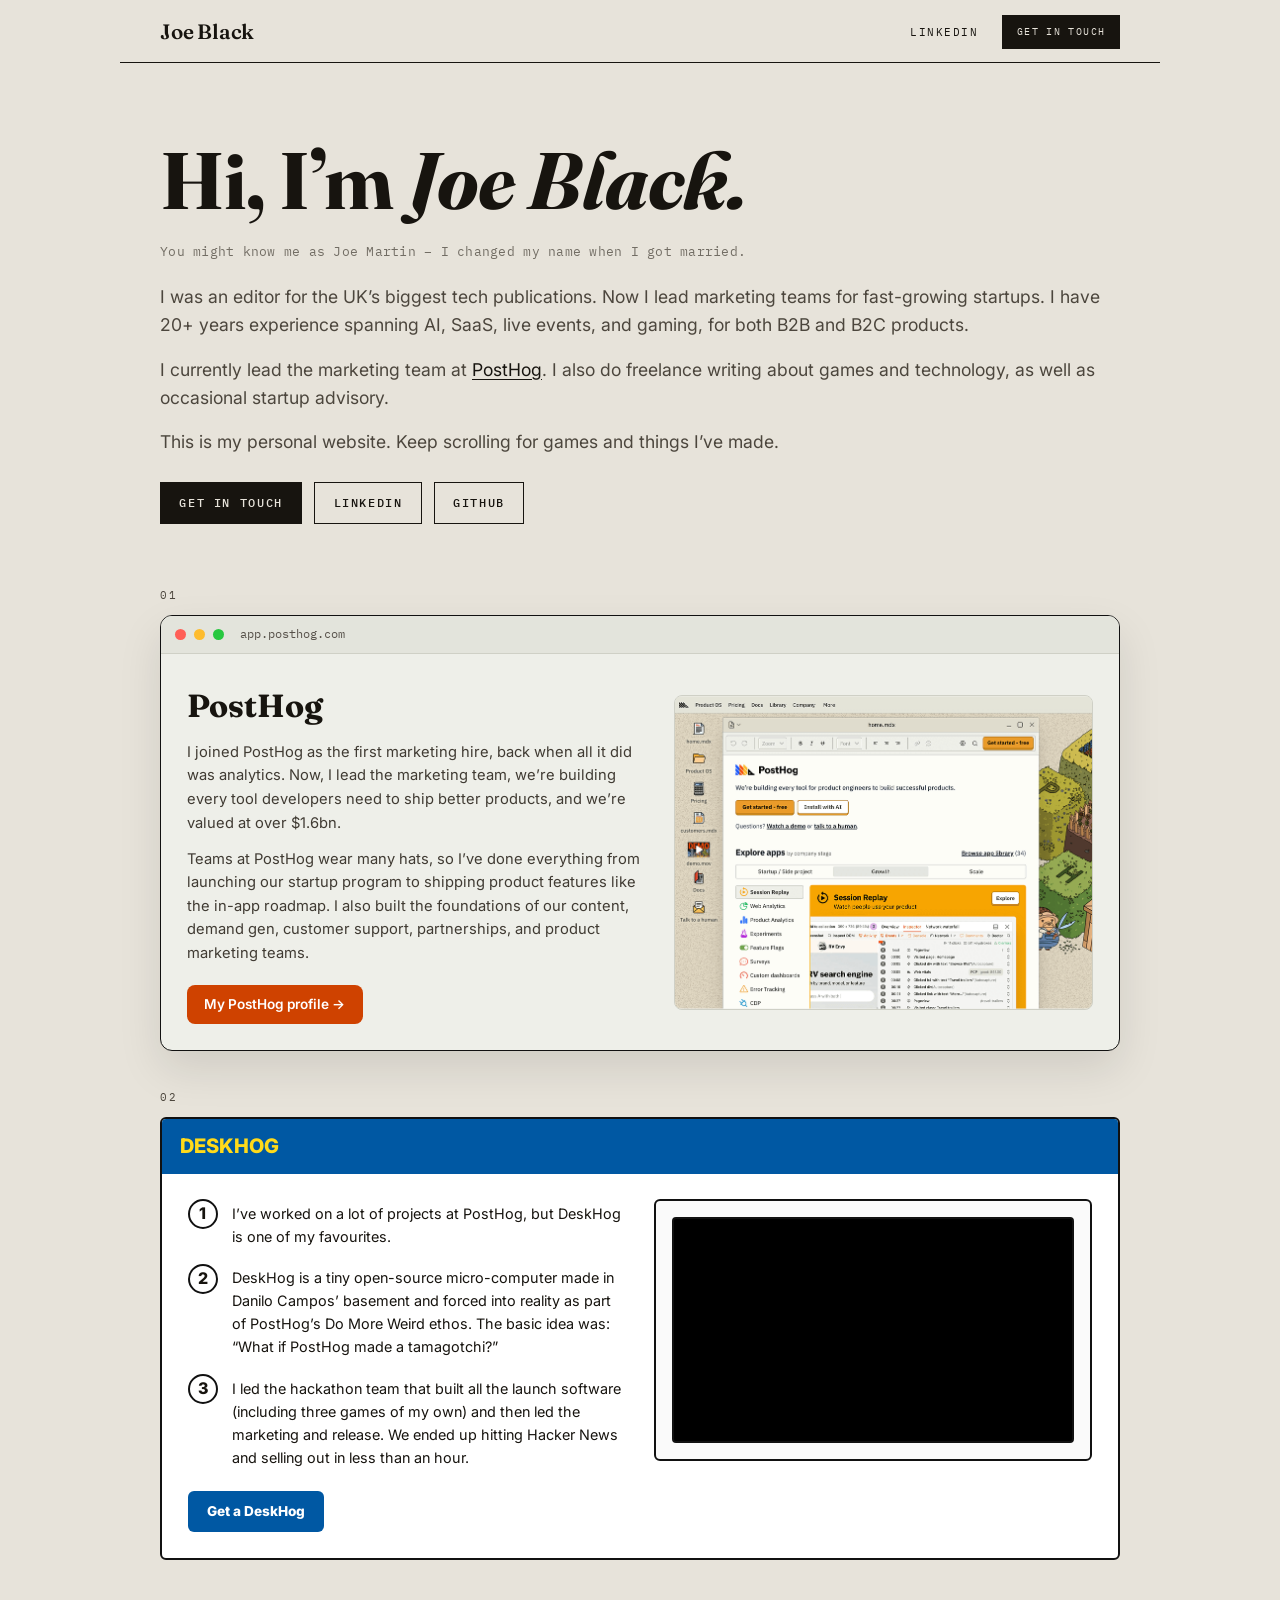
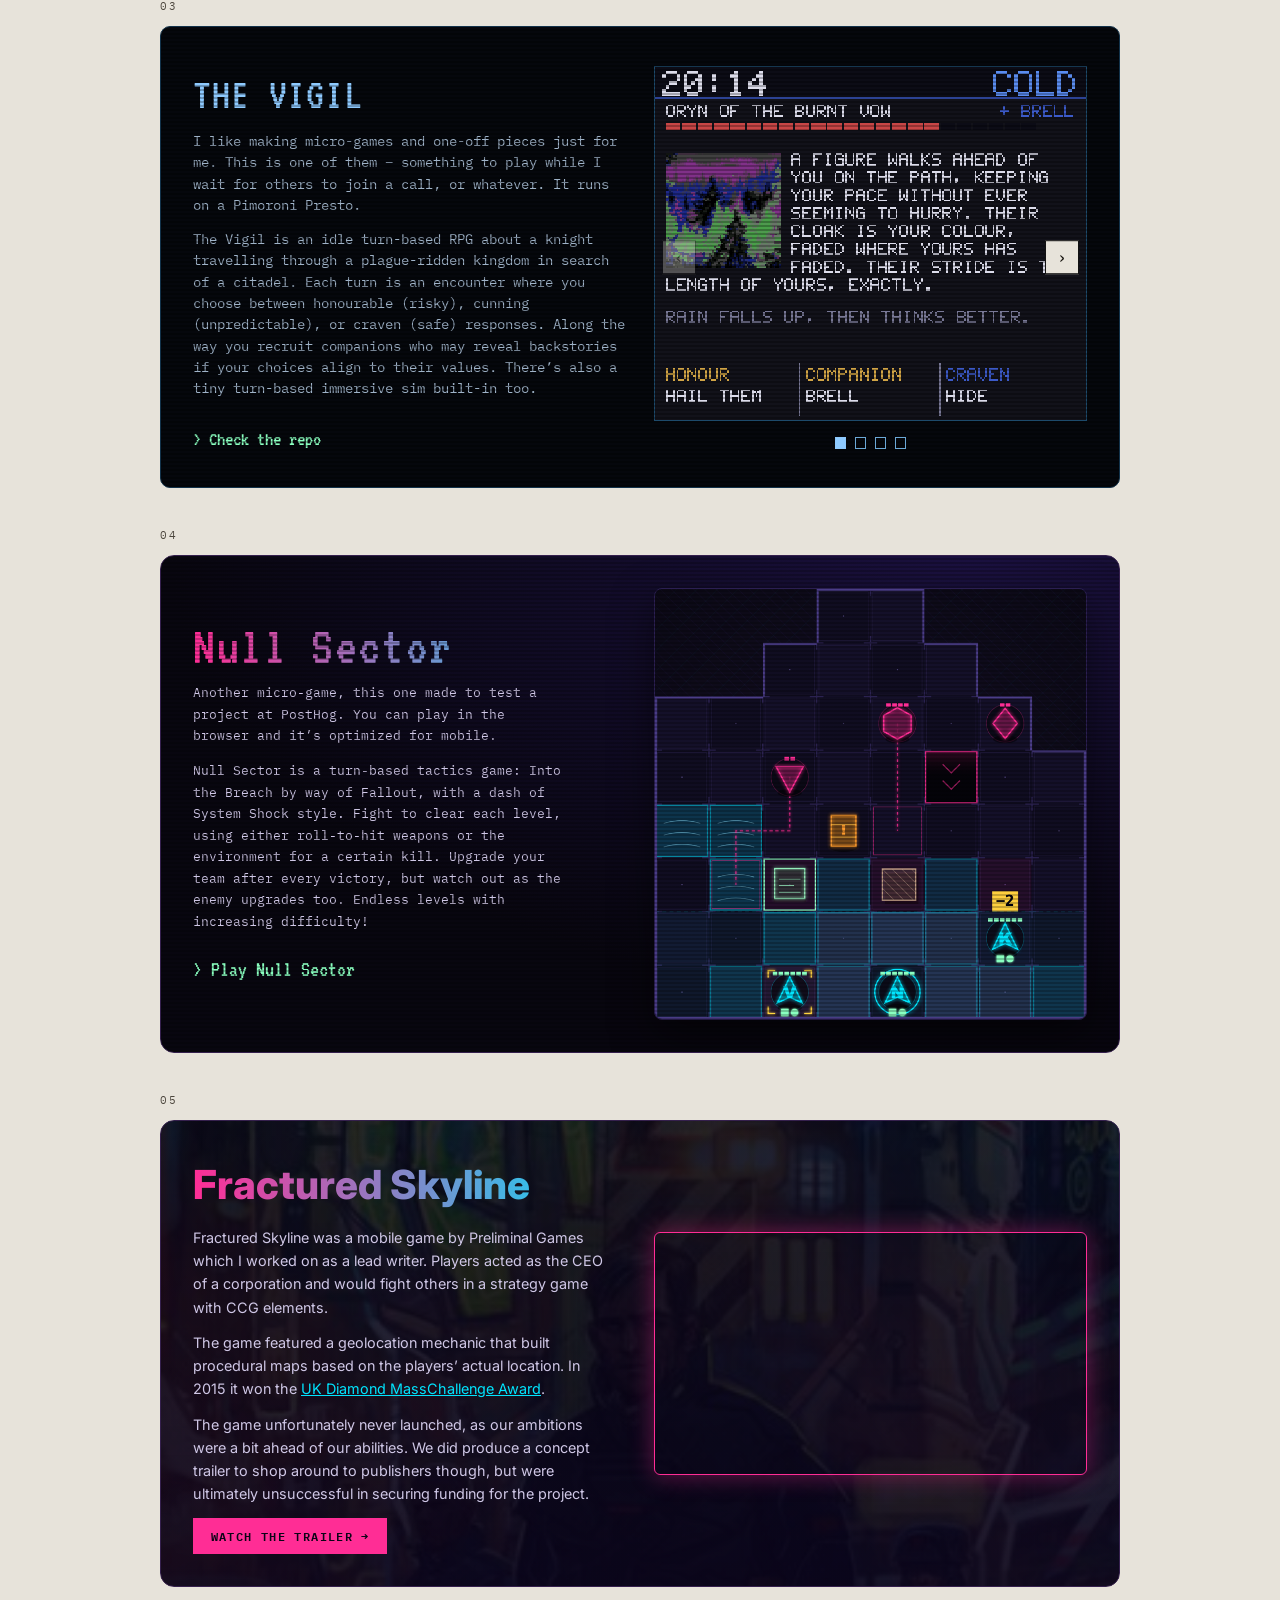
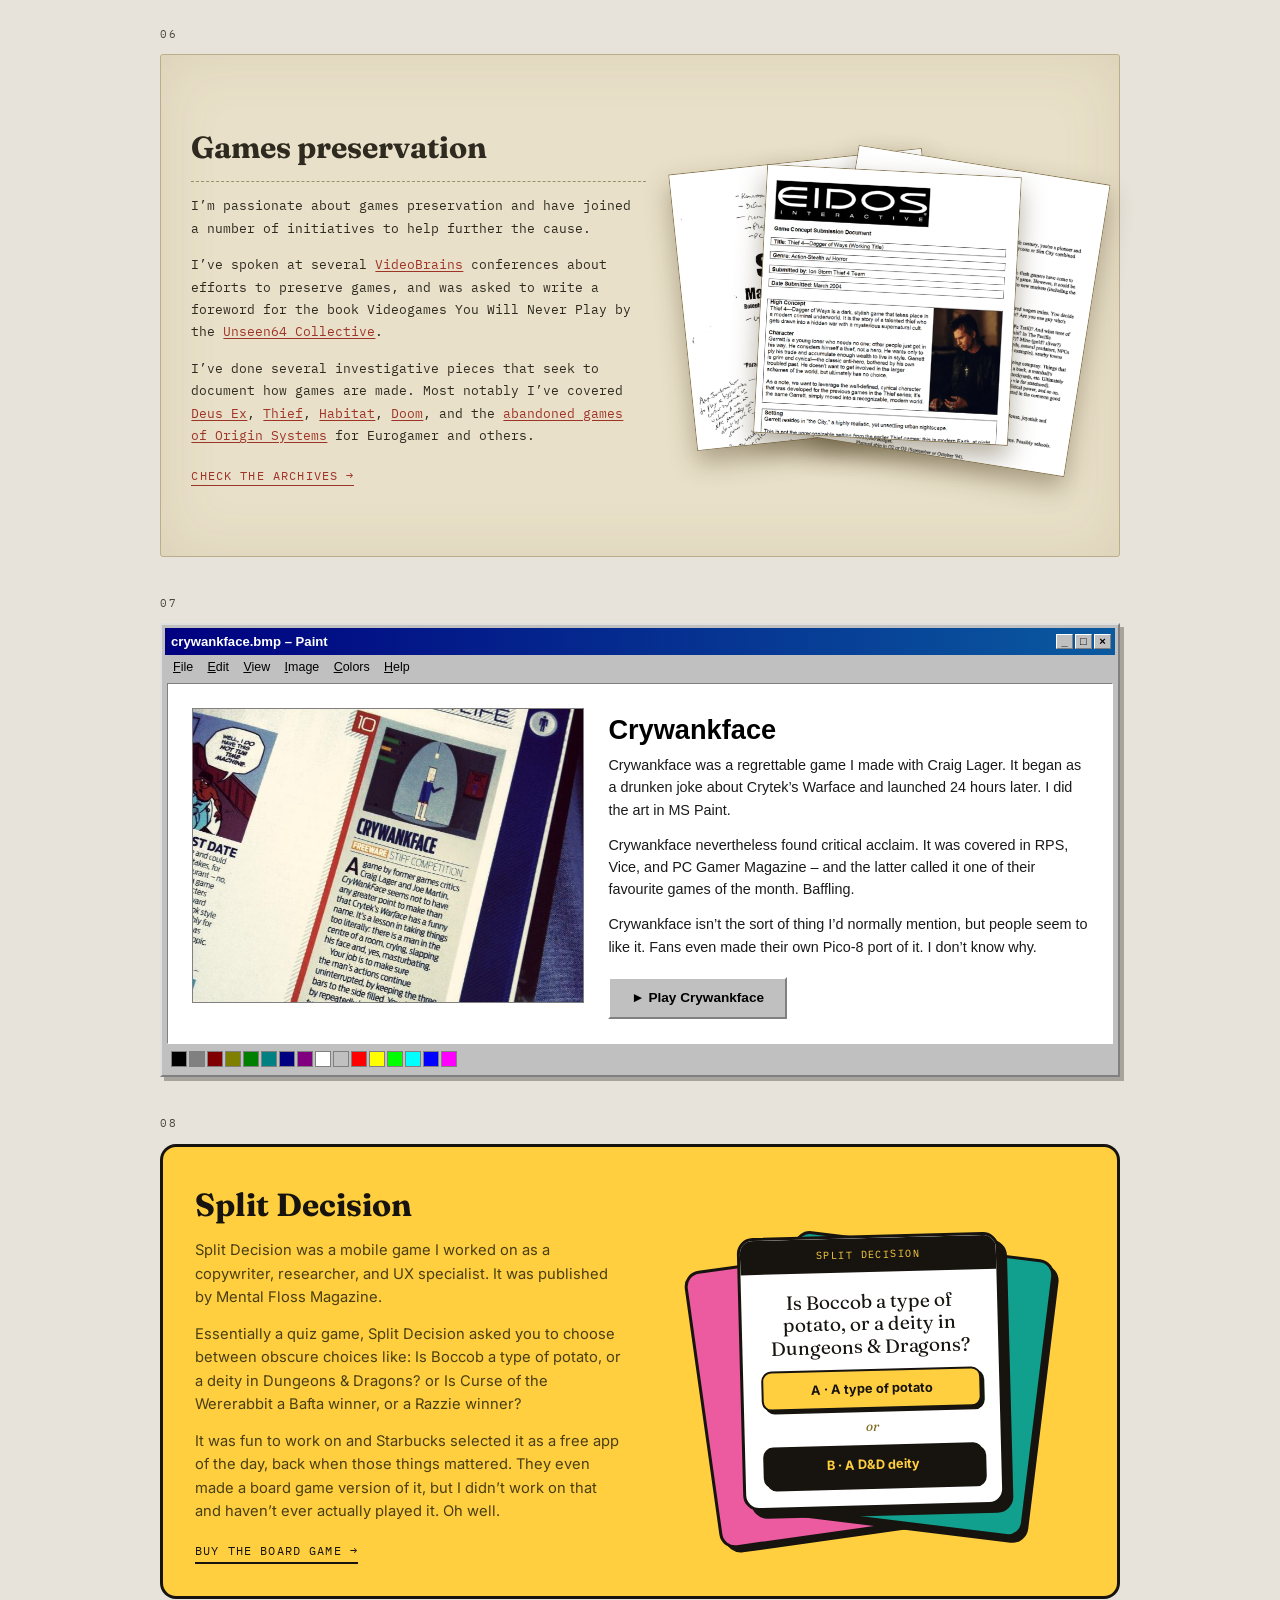
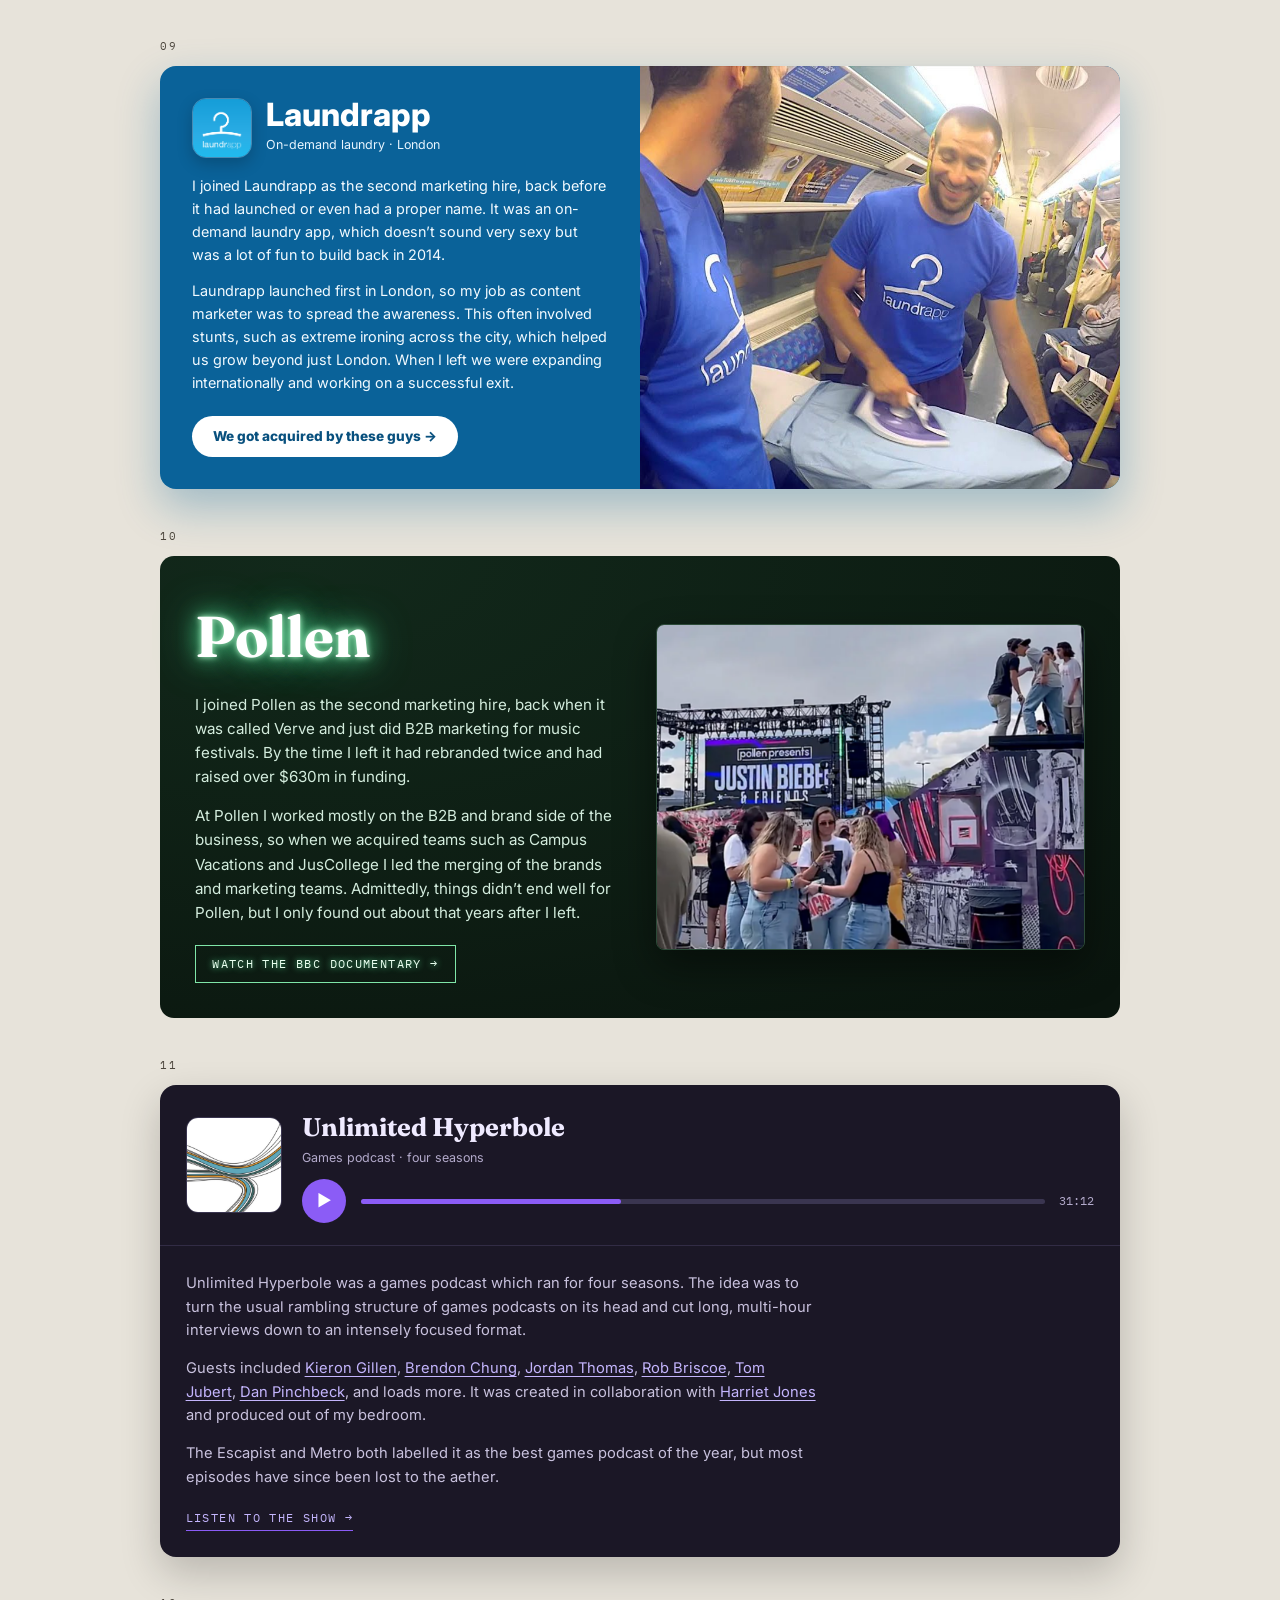
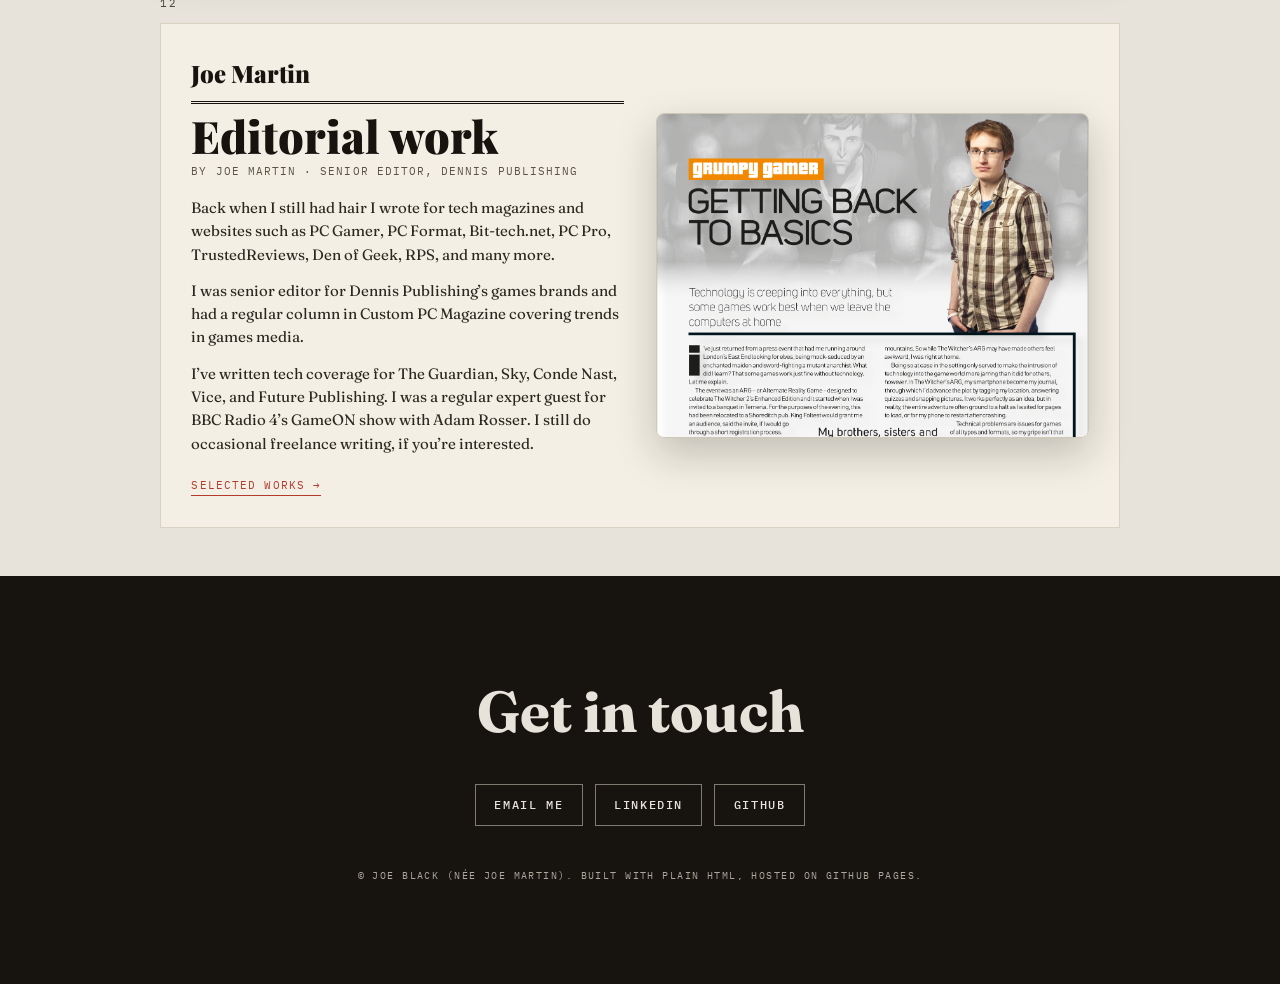
==== commit e4b5f65b: "Update site identity to Joe Black (née Joe Martin) Wordmark, page title/OG title, hero H1, and foote" ====
--- a/index.html
+++ b/index.html
@@ -3,11 +3,11 @@
 <head>
   <meta charset="utf-8">
   <meta name="viewport" content="width=device-width, initial-scale=1">
-  <title>Joe Martin — Marketing for Startups</title>
+  <title>Joe Black — Marketing for Startups</title>
   <meta name="description" content="I'm Marketing Lead at PostHog. Previously Pollen, Laundrapp, Dennis Publishing. Recovering journalist, occasional game-maker.">
 
   <!-- Open Graph / social preview -->
-  <meta property="og:title" content="Joe Martin — Marketing for Startups">
+  <meta property="og:title" content="Joe Black — Marketing for Startups">
   <meta property="og:description" content="Marketing Lead at PostHog. Recovering journalist, occasional game-maker.">
   <meta property="og:type" content="website">
   <meta property="og:url" content="https://joemartin.work/">
@@ -20,7 +20,7 @@
   <link rel="preconnect" href="https://fonts.gstatic.com" crossorigin>
   <link href="https://fonts.googleapis.com/css2?family=Fraunces:ital,opsz,wght@0,9..144,400;0,9..144,600;1,9..144,400&family=Inter:wght@400;500;600;700;800&family=IBM+Plex+Mono:wght@400;500;600&family=Playfair+Display:ital,wght@0,700;0,900;1,700&family=VT323&display=swap" rel="stylesheet">
 
-  <link rel="stylesheet" href="style.css?v=20260729b">
+  <link rel="stylesheet" href="style.css?v=20260918a">
 </head>
 <body>
 
@@ -39,7 +39,7 @@
 
   <header class="topbar">
     <div class="topbar__row">
-      <a class="wordmark" href="#top">Joe Martin</a>
+      <a class="wordmark" href="#top">Joe Black</a>
       <nav class="topbar__nav">
         <a class="topbar__link" href="https://www.linkedin.com/in/joemartinwords/" target="_blank" rel="noopener">LinkedIn</a>
         <a class="tbtn" href="mailto:joemartinwords@gmail.com">Get in touch</a>
@@ -51,8 +51,11 @@
 
   <!-- ===================== HERO ===================== -->
   <header class="hero">
-    <h1 class="hero__title">Hi, I&rsquo;m <em>Joe.</em></h1>
+    <h1 class="hero__title">Hi, I&rsquo;m <em>Joe Black.</em></h1>
     <div class="hero__body">
+      <p class="hero__aka">
+        You might know me as Joe Martin &ndash; I changed my name when I got married.
+      </p>
       <p>
         I was an editor for the UK&rsquo;s biggest tech publications. Now I lead
         marketing teams for fast-growing startups. I have 20+ years experience
@@ -181,7 +184,7 @@
           <a class="tac__go" href="null-sector.html"><span aria-hidden="true">&gt; </span>Play Null Sector</a>
         </div>
         <div class="tac__view">
-          <img src="images/null-sector.png?v=20260729b" alt="Null Sector — a squad of neon operatives facing hostiles across an irregular grid of hazards" loading="lazy">
+          <img src="images/null-sector.png?v=20260729g" alt="Null Sector — a squad of neon operatives facing hostiles across an irregular grid of hazards" loading="lazy">
         </div>
       </div>
     </section>
@@ -462,10 +465,10 @@
       <a class="btn btn--onDark" href="https://www.linkedin.com/in/joemartinwords/" target="_blank" rel="noopener">LinkedIn</a>
       <a class="btn btn--onDark" href="https://github.com/joethreepwood" target="_blank" rel="noopener">GitHub</a>
     </nav>
-    <p class="footer__fine">&copy; Joe Martin. Built with plain HTML, hosted on GitHub Pages.</p>
+    <p class="footer__fine">&copy; Joe Black (n&eacute;e Joe Martin). Built with plain HTML, hosted on GitHub Pages.</p>
   </footer>
 
-  <script src="carousel.js?v=20260729b" defer></script>
-  <script src="analytics.js?v=20260729b" defer></script>
+  <script src="carousel.js?v=20260729g" defer></script>
+  <script src="analytics.js?v=20260729g" defer></script>
 </body>
 </html>
--- a/style.css
+++ b/style.css
@@ -52,6 +52,8 @@
 .hero__body{max-width:60rem;}
 .hero__body p{font-size:1.1rem;color:var(--soft);margin:0 0 1rem;}
 .hero__body p a{color:var(--ink);text-underline-offset:3px;}
+.hero__aka{font-family:var(--mono);font-size:.8rem !important;letter-spacing:.02em;
+      color:var(--soft);opacity:.75;margin-bottom:1.3rem !important;}
 
 .btns{display:flex;flex-wrap:wrap;gap:.75rem;margin-top:1.6rem;}
 .btns--center{justify-content:center;}
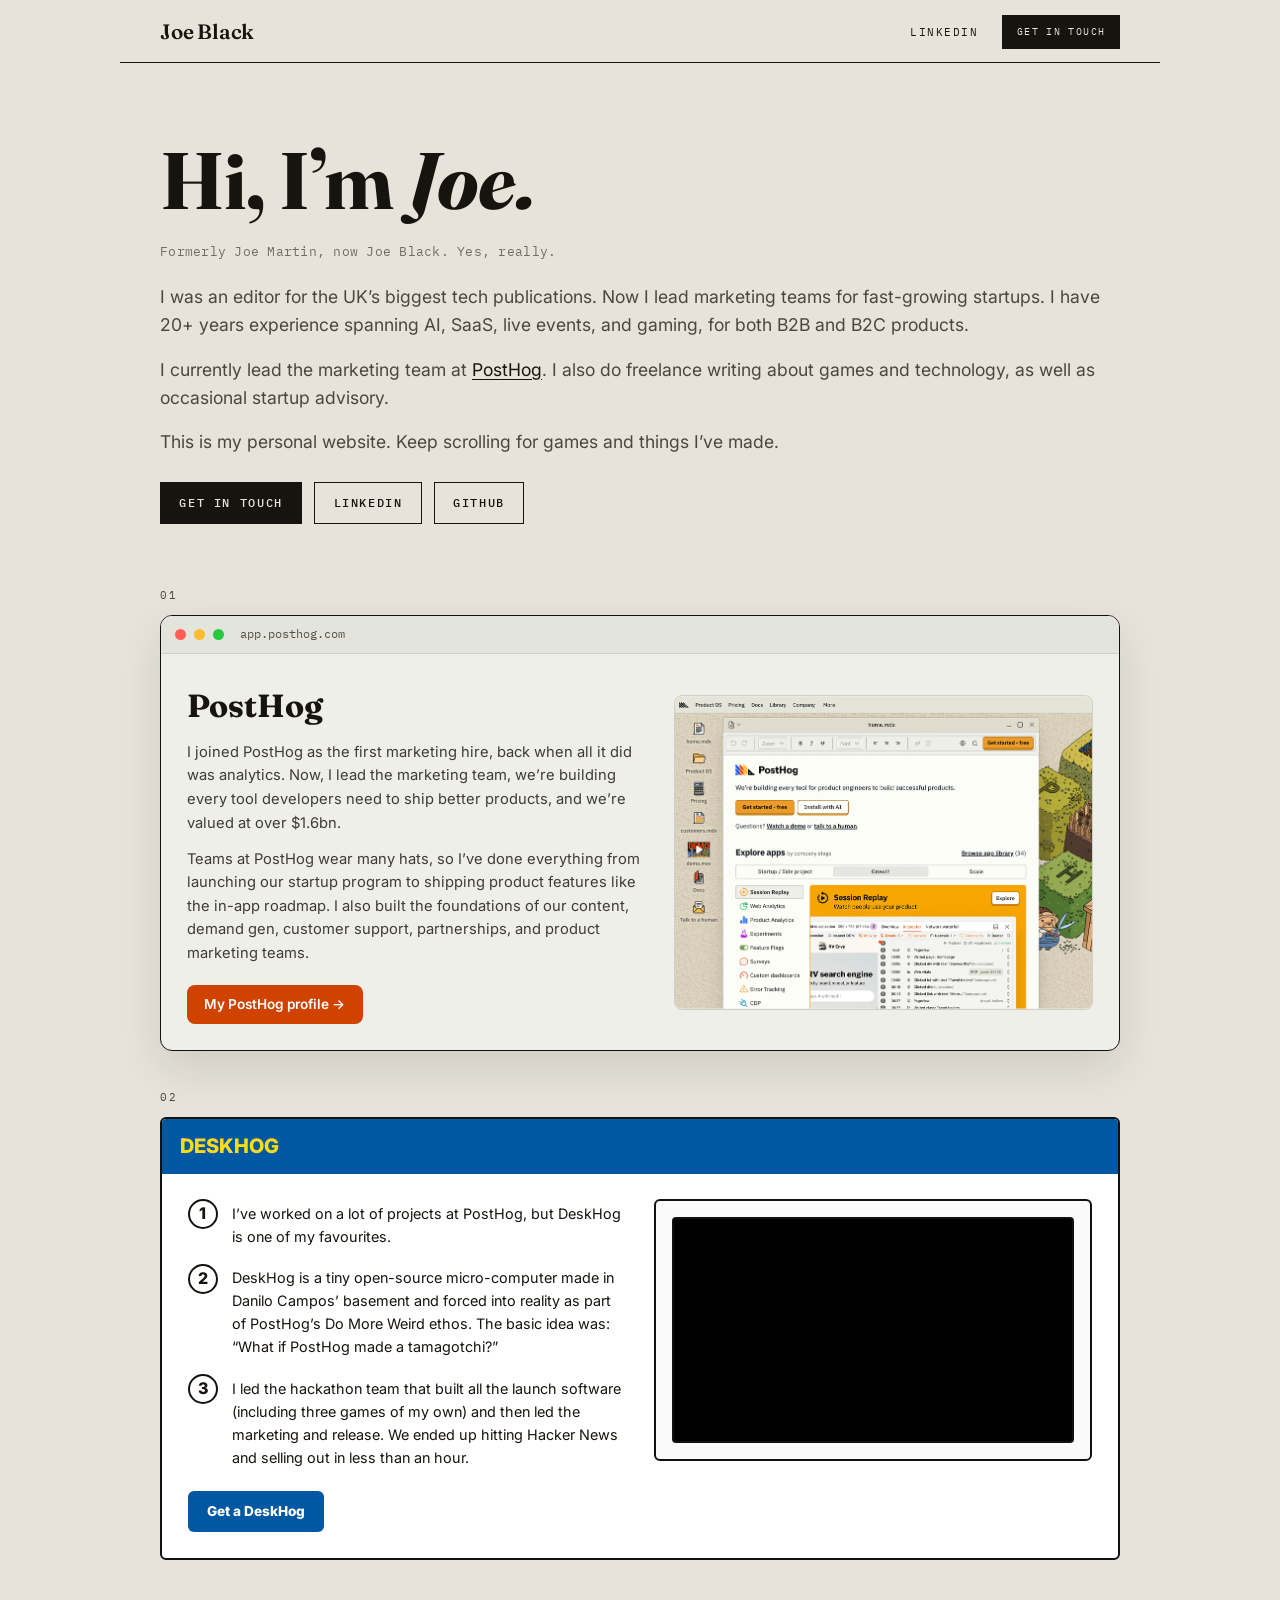
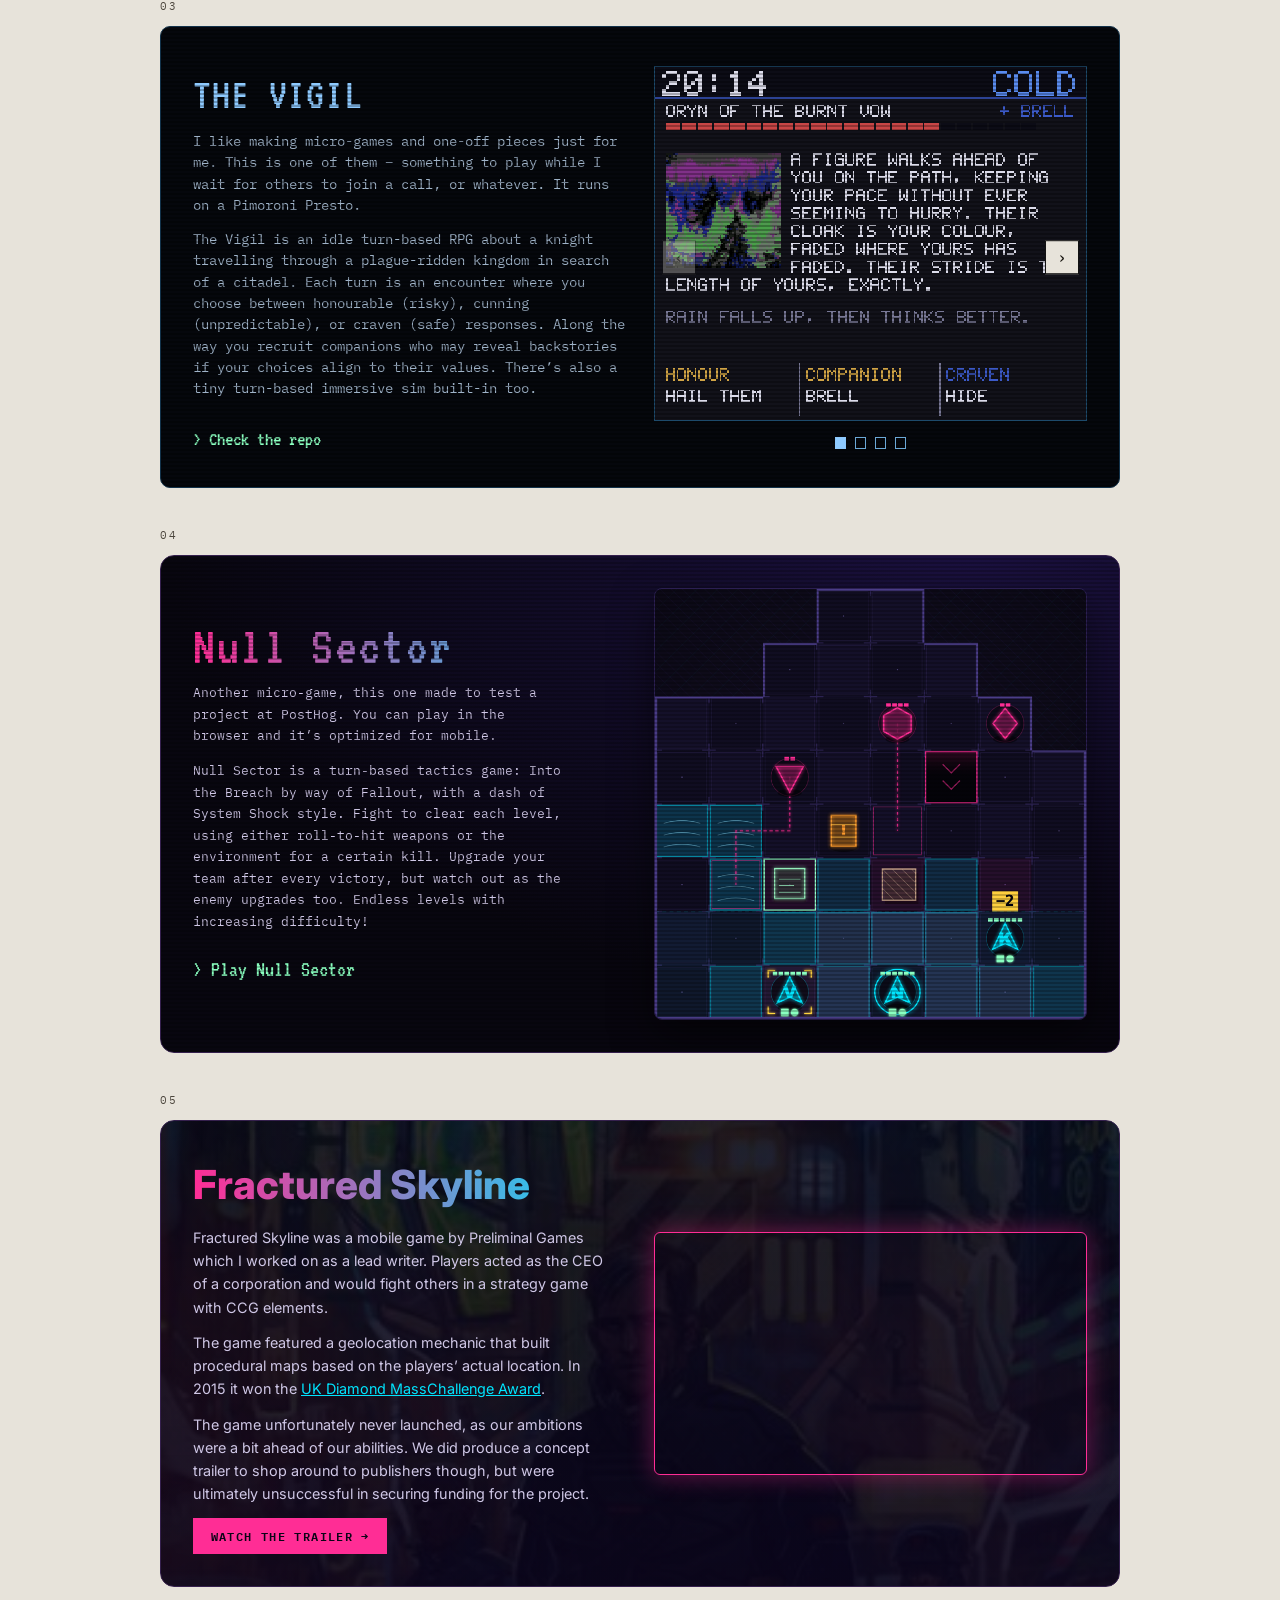
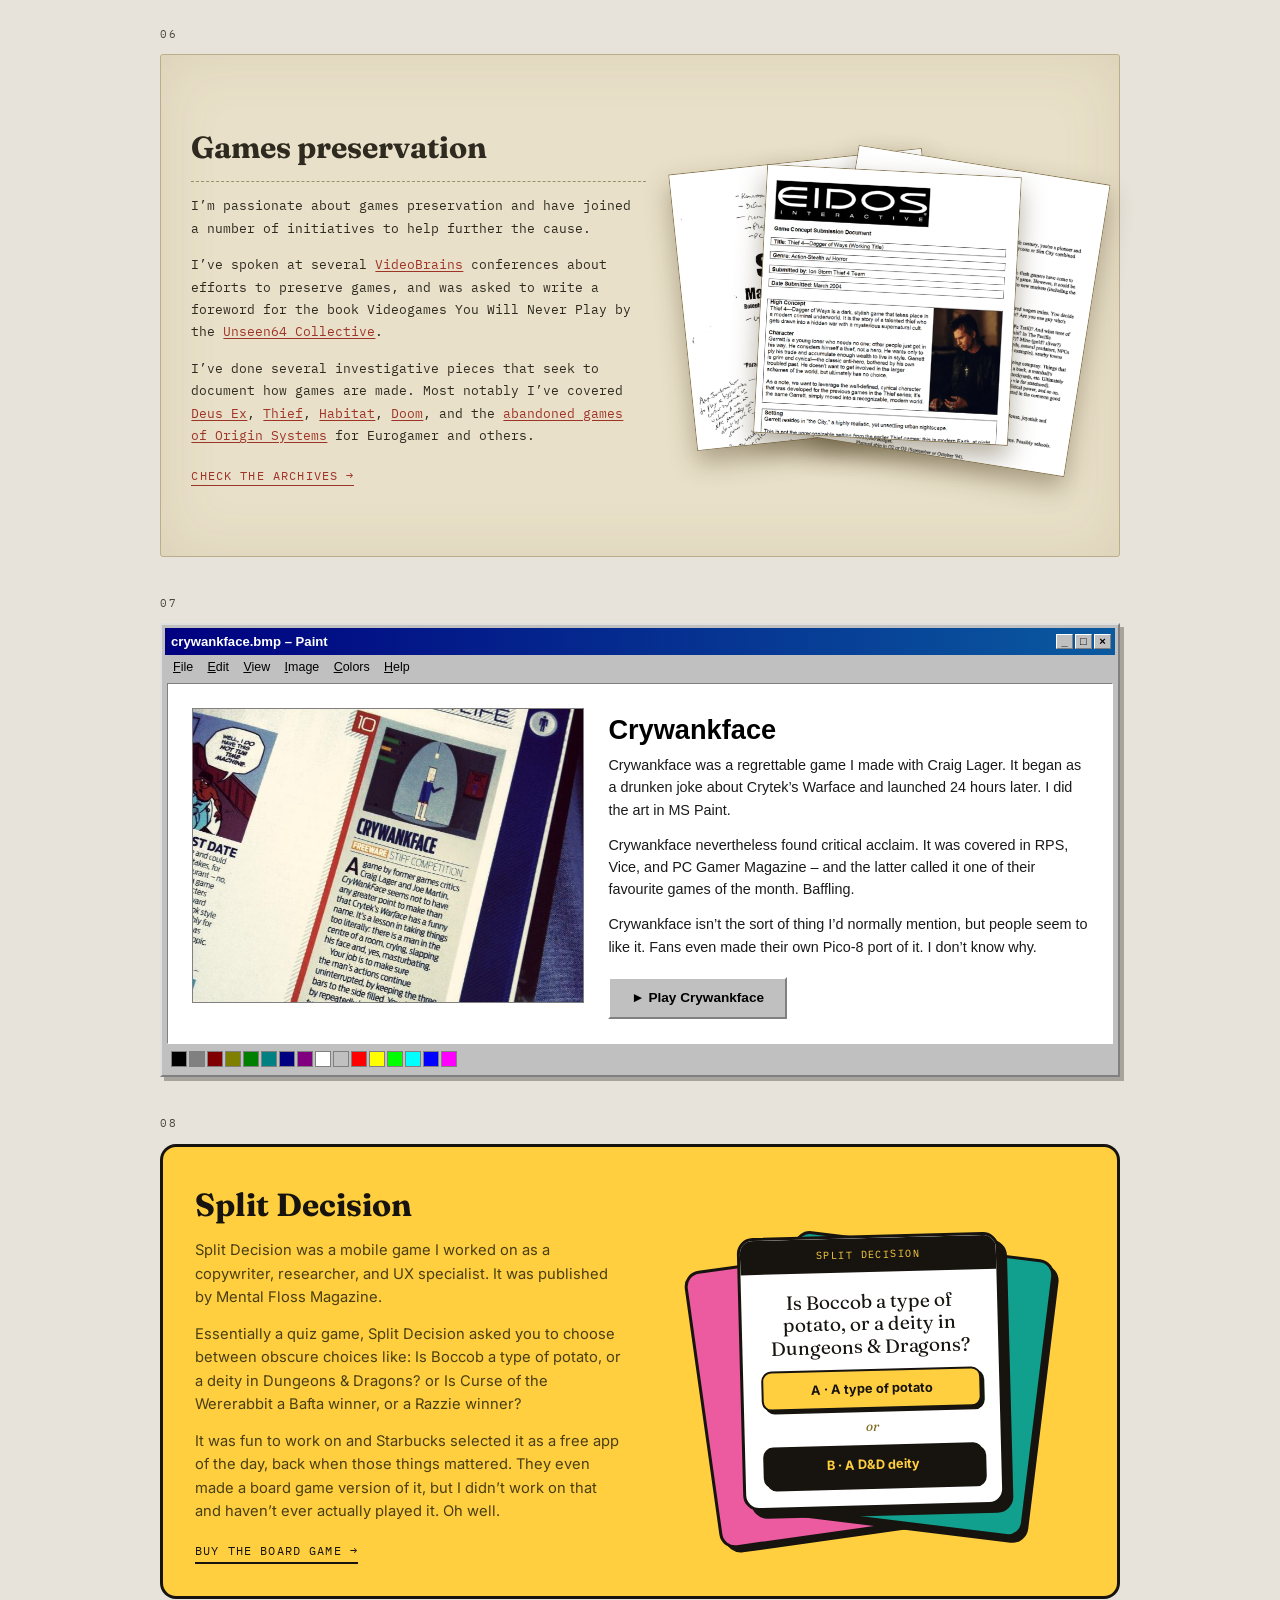
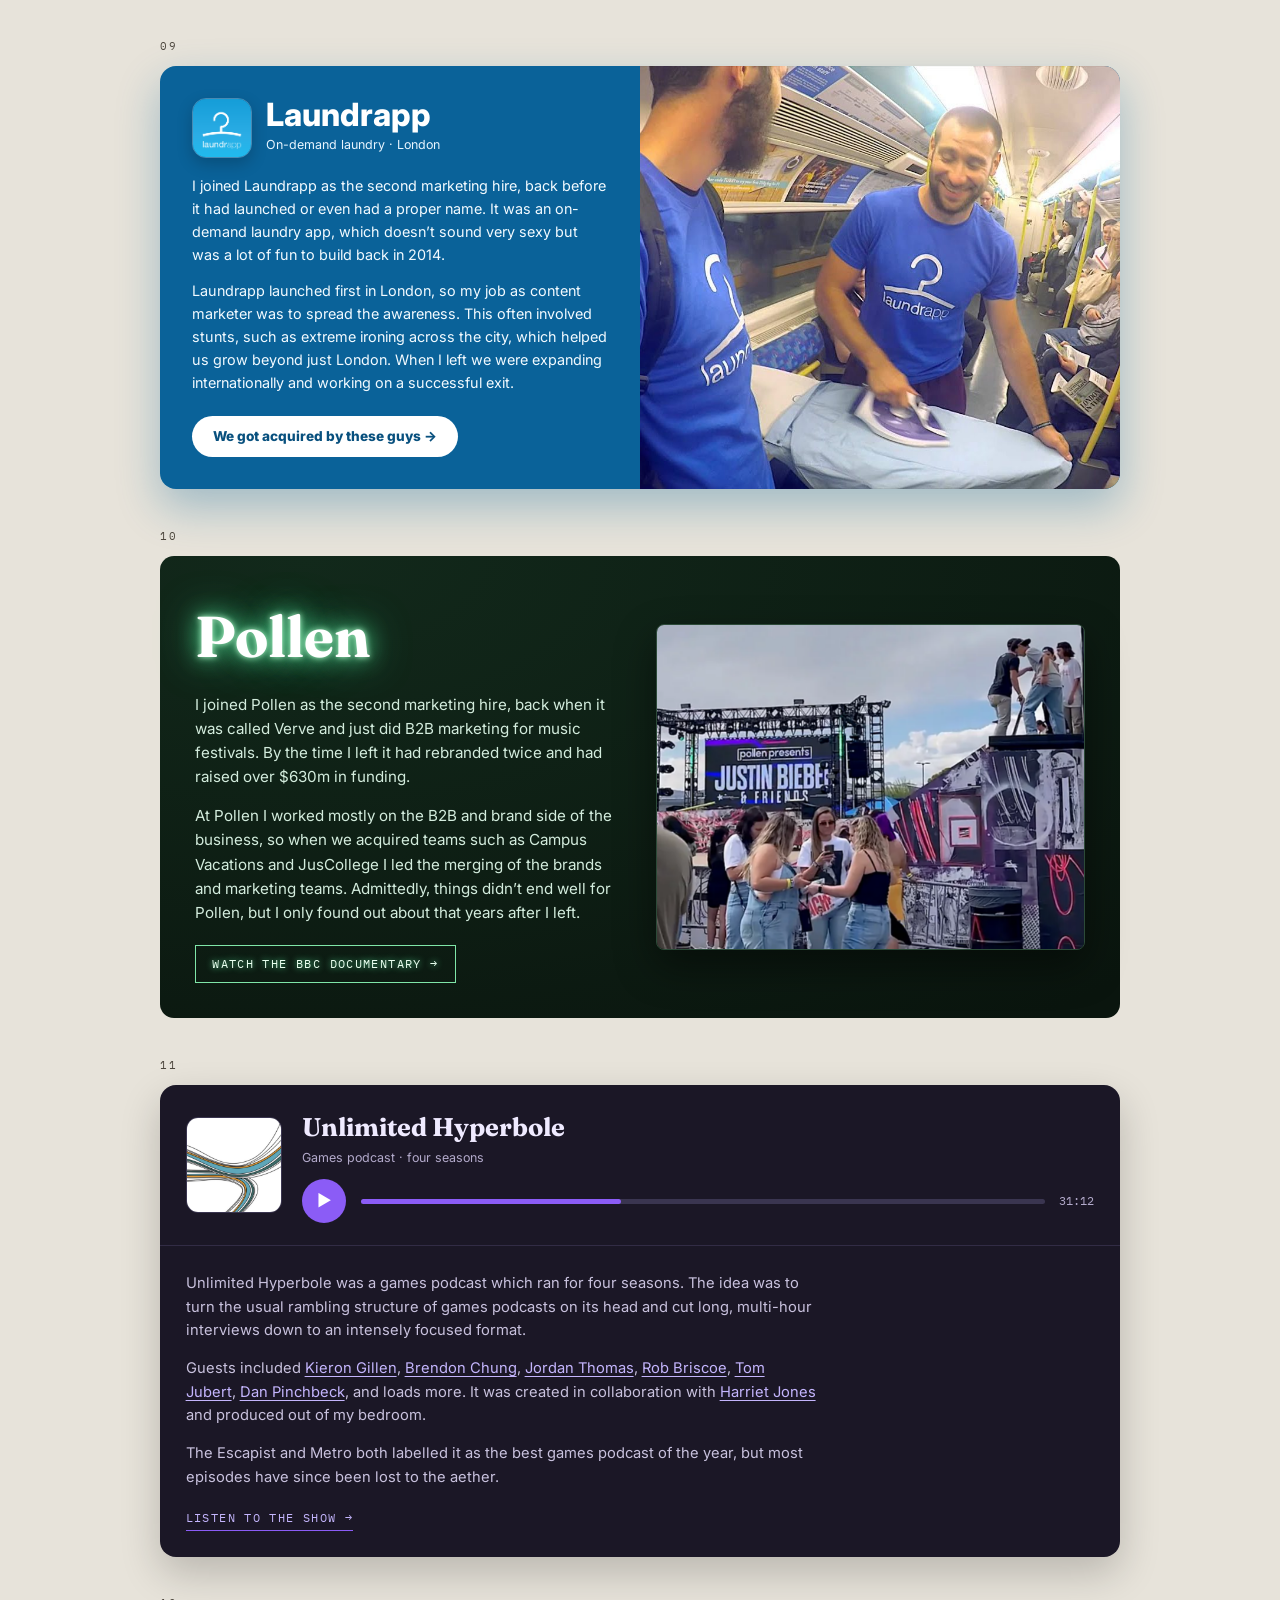
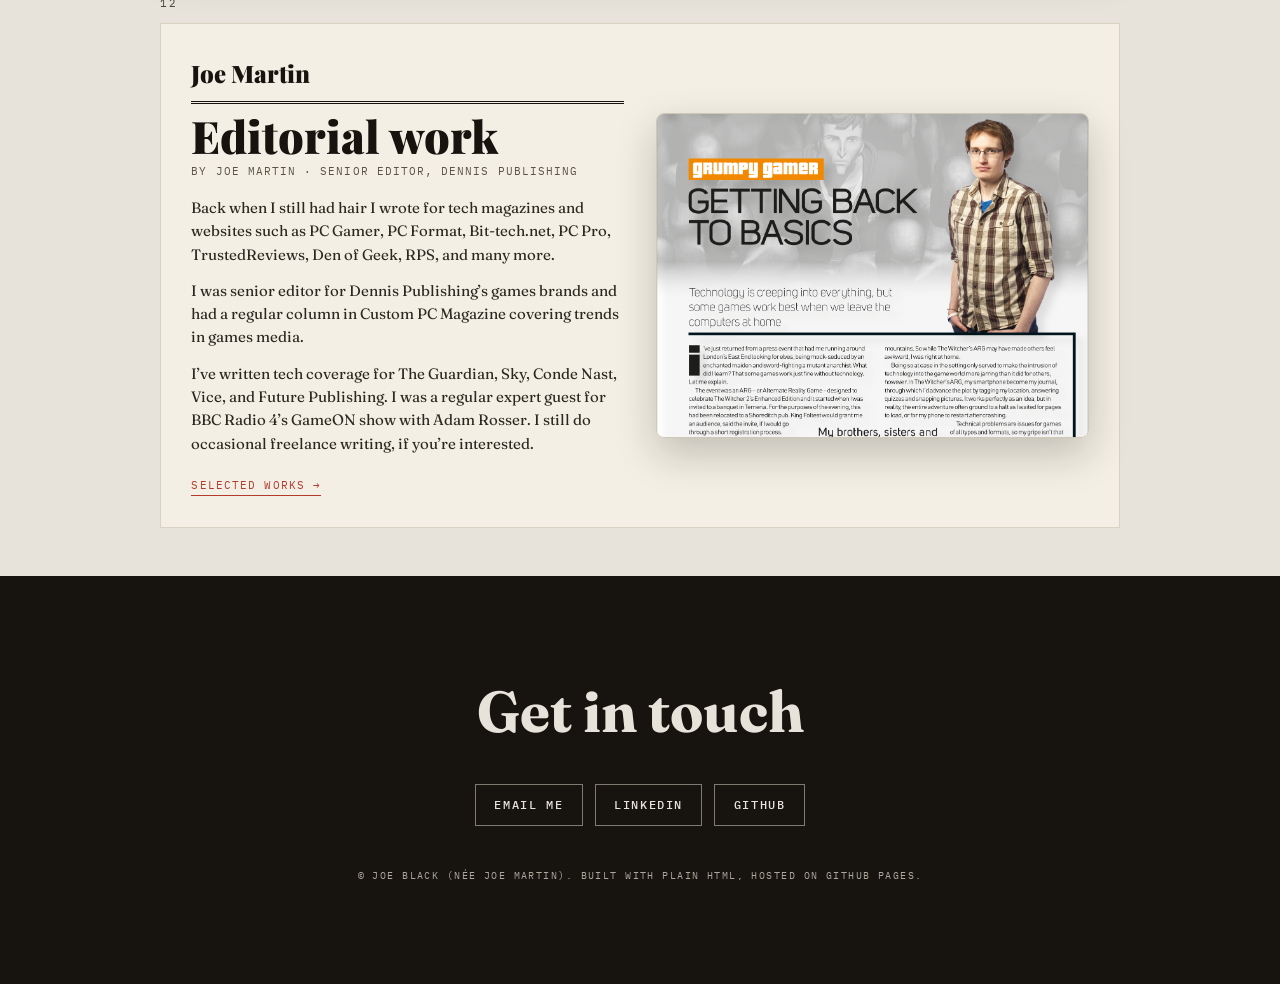
==== commit e7d20b2f: "Hero: shorten name-change note Co-Authored-By: Claude Sonnet 5 <noreply@anthropic.com>" ====
--- a/index.html
+++ b/index.html
@@ -51,10 +51,10 @@
 
   <!-- ===================== HERO ===================== -->
   <header class="hero">
-    <h1 class="hero__title">Hi, I&rsquo;m <em>Joe Black.</em></h1>
+    <h1 class="hero__title">Hi, I&rsquo;m <em>Joe.</em></h1>
     <div class="hero__body">
       <p class="hero__aka">
-        You might know me as Joe Martin &ndash; I changed my name when I got married.
+        Formerly Joe Martin, now Joe Black. Yes, really.
       </p>
       <p>
         I was an editor for the UK&rsquo;s biggest tech publications. Now I lead
